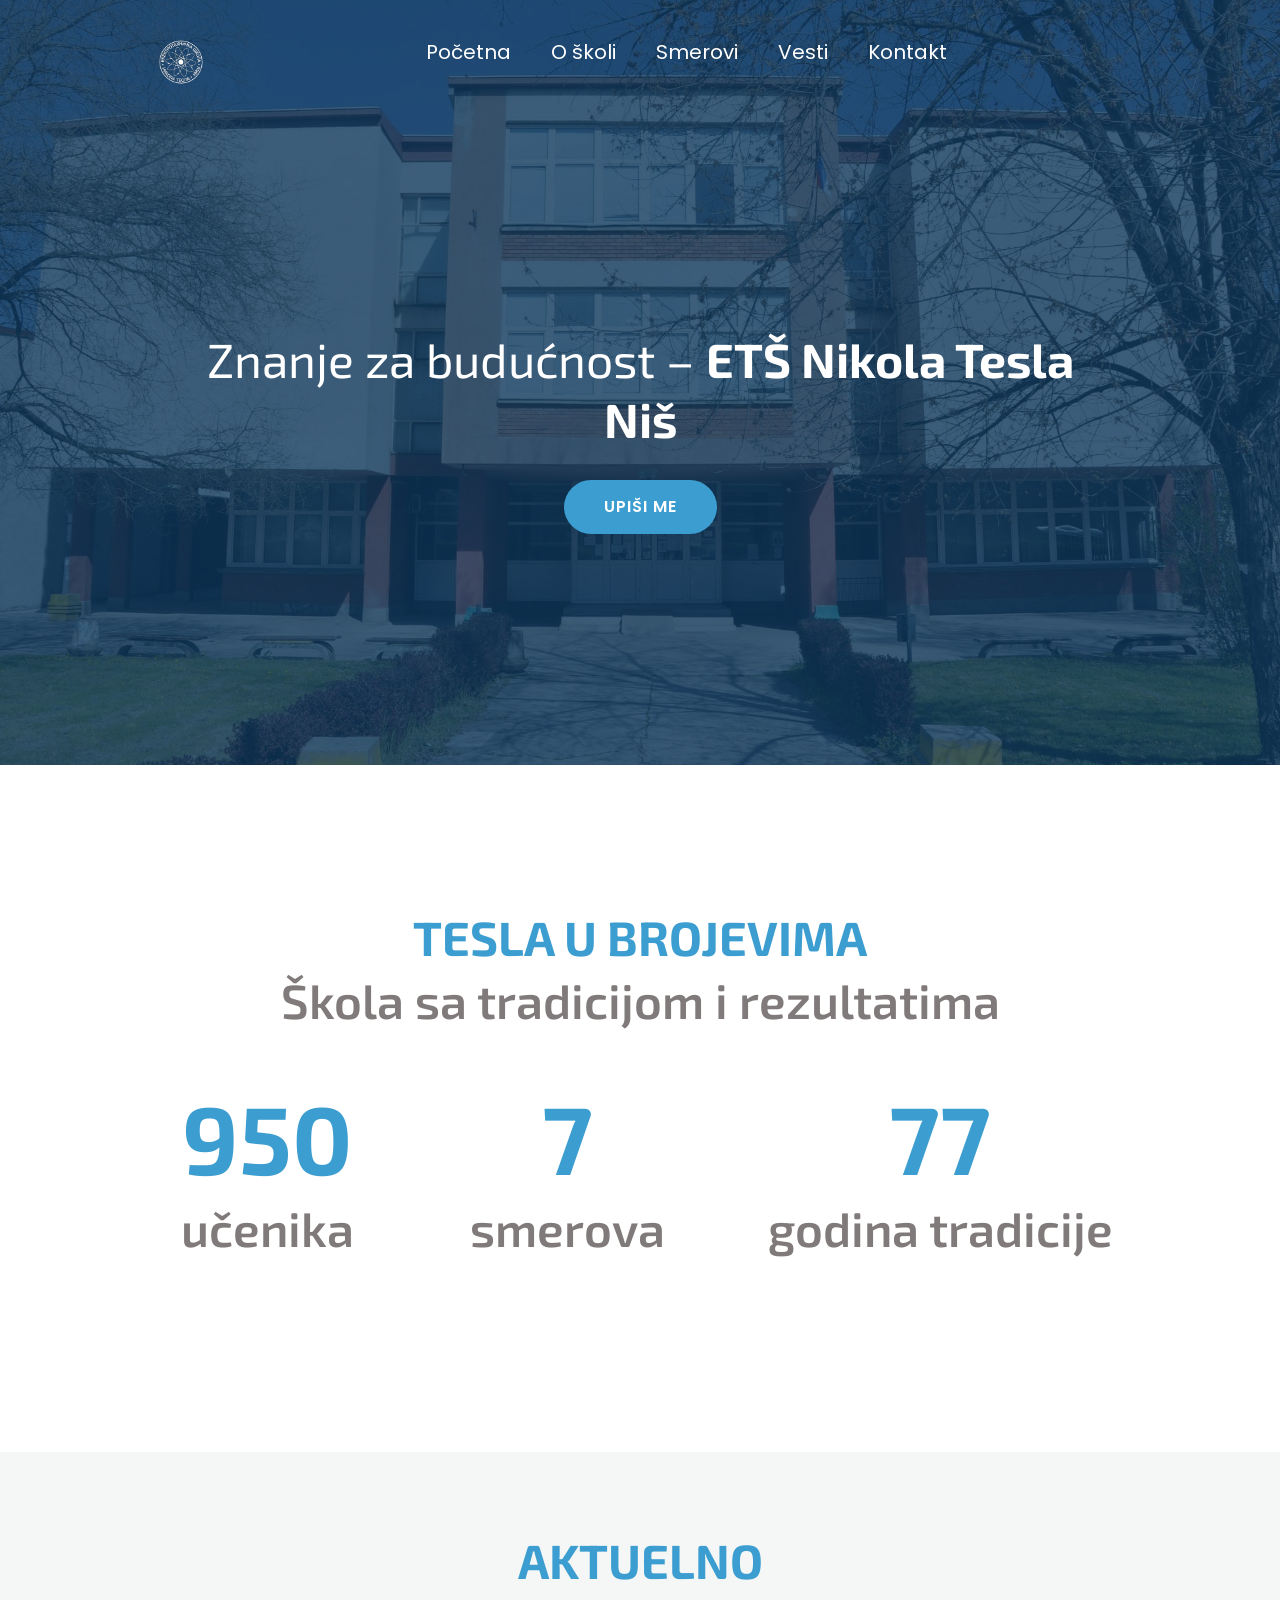
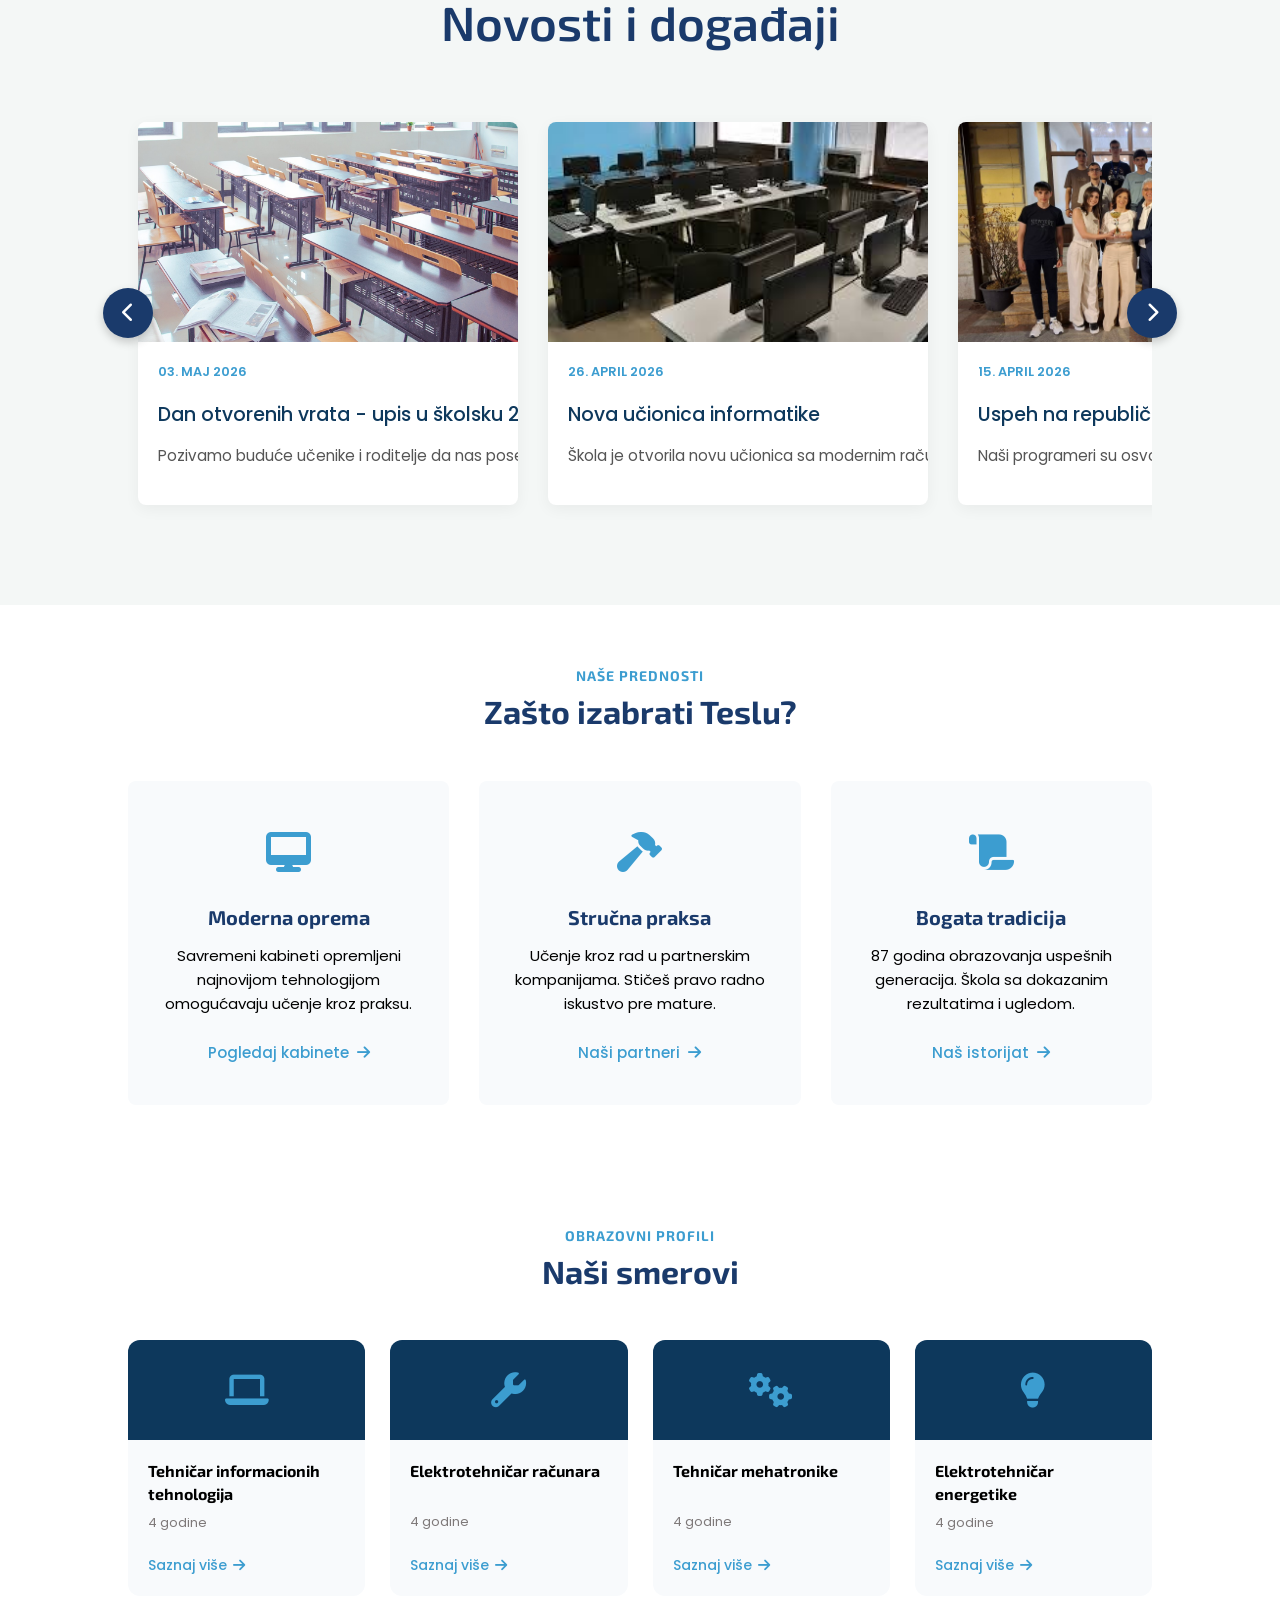
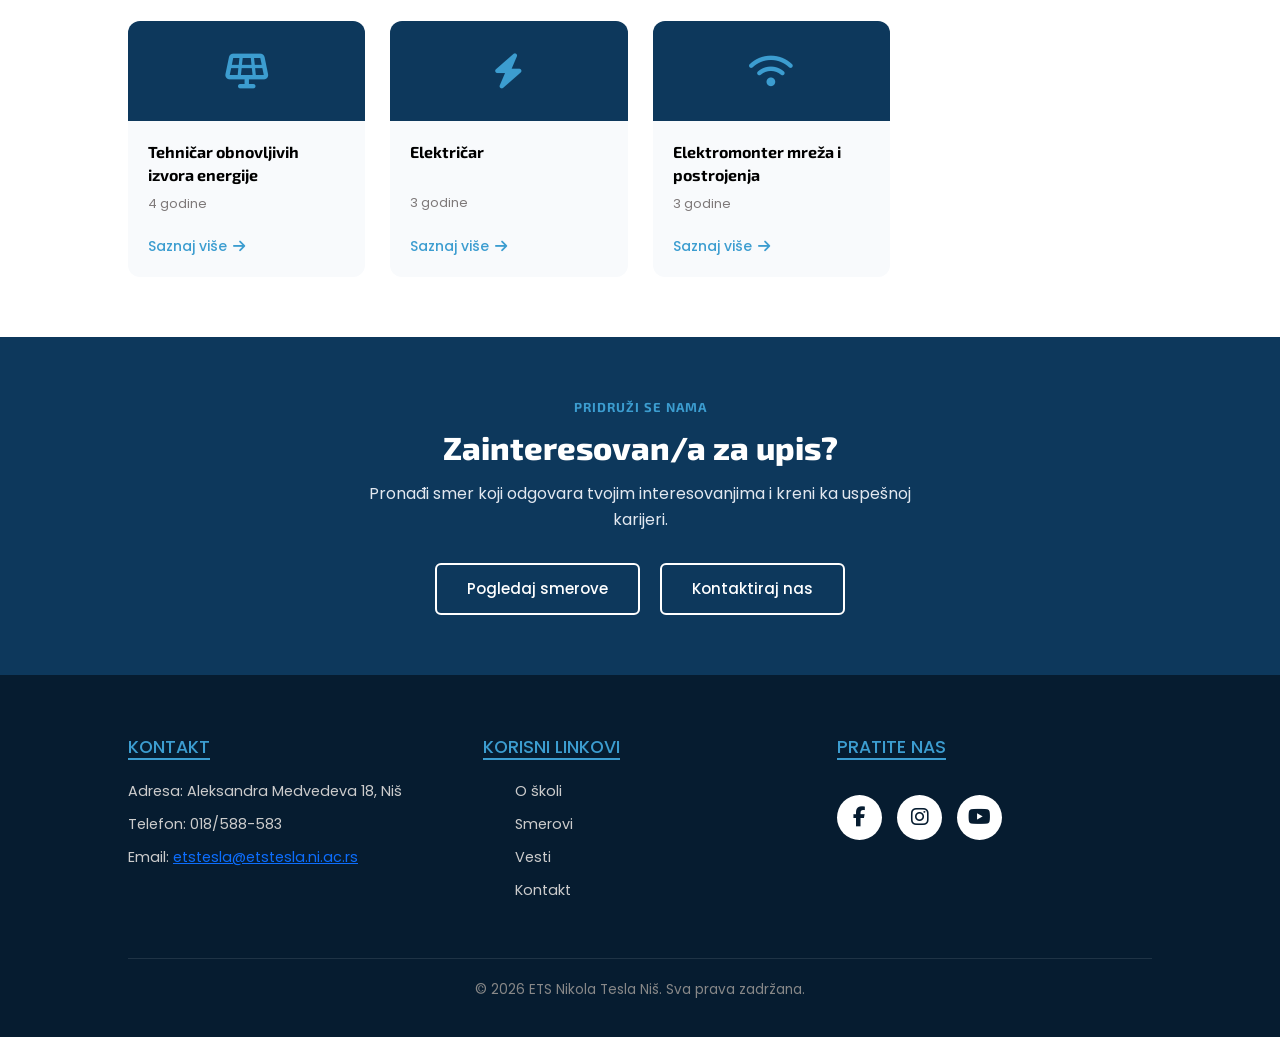
==== index.html @ bf2af99e "Mala provera i premesten index" ====
<!DOCTYPE html>
<html lang="en">
<head>
    <meta charset="UTF-8">
    <meta name="viewport" content="width=device-width, initial-scale=1.0">
    <title>ETŠ Nikola Tesla - Početna | Oficijalni sajt</title>
    <link href="https://cdn.jsdelivr.net/npm/bootstrap@5.3.3/dist/css/bootstrap.min.css" rel="stylesheet">
    <link rel="stylesheet" href="./CSS/style.css">
    <link rel="stylesheet" href="https://cdnjs.cloudflare.com/ajax/libs/font-awesome/6.4.0/css/all.min.css">
    <link rel="preconnect" href="https://fonts.googleapis.com">
    <link rel="preconnect" href="https://fonts.gstatic.com" crossorigin>
    <link href="https://fonts.googleapis.com/css2?family=Exo+2:ital,wght@0,100..900;1,100..900&family=Poppins:ital,wght@0,100;0,200;0,300;0,400;0,500;0,600;0,700;0,800;0,900&display=swap" rel="stylesheet">
    <link rel="shortcut icon" href="./Slike/Logo/images-removebg-preview (2) (1).png" type="image/x-icon">
</head>

<body>
    <header>
        <div class="navigacija">
            <a href="/index.html"><img src="./Slike/Logo/images-removebg-preview (2) (1).png" alt="Logo Skole"></a>
            
            <ul class="d-none d-lg-flex">
                <li><a href="/index.html" class="aktivno">Početna</a></li>
                <li><a href="./HTML/onama.html">O školi</a></li>
                <li><a href="./HTML/smerovi.html">Smerovi</a></li>
                <li><a href="./HTML/vesti.html">Vesti</a></li>
                <li><a href="./HTML/kontakt.html" >Kontakt</a></li>
            </ul>

            <button class="hamburger-btn d-lg-none" id="otvori-meni">
                 <i class="fas fa-bars ms-1"></i>
            </button>
        </div>
    </header>

    <div id="fullscreen-meni" class="overlay-meni">
        <div class="overlay-top">
            <a href="/index.html"><img src="./Slike/Logo/images-removebg-preview (2) (1).png" alt="Logo Skole"></a>
            <div class="zatvori-meni" id="zatvori-meni">
                <span>Close</span> <i class="fas fa-times"></i>
            </div>
        </div>
        
        <nav class="overlay-nav">
            <ul>
                <li><a href="/index.html" class="aktivno-overlay">Početna</a></li>
                <li><a href="./HTML/onama.html">O školi</a></li>
                <li><a href="./HTML/smerovi.html" class=>Smerovi</a></li>
                <li><a href="./HTML/vesti.html">Vesti</a></li>
                <li><a href="./HTML/kontakt.html" >Kontakt</a></li>
            </ul>
        </nav>
    </div>
        

    <div id="heropocetna">
        <div class="plavisloj">
            <h1>
                <span class="hero-regular">Znanje za budućnost –</span> 
                <span class="hero-bold">ETŠ Nikola Tesla Niš</span>
            </h1>
            <button id="UpisiMe">UPIŠI ME</button>
        </div>
    </div>

    <section id="brojevi-sekcija">
        <h2 class="brojevi-glavni-naslov">TESLA U BROJEVIMA</h2>
        <h3 class="brojevi-podnaslov">Škola sa tradicijom i rezultatima</h3>
        
        <div id="brojevi">
            <div class="kartica">
                <h2 id="brucenika">0</h2> <p>učenika</p>
            </div>
            <div class="kartica">
                <h2 id="brsmerova">0</h2> <p>smerova</p>
            </div>
            <div class="kartica">
                <h2 id="brgodina">0</h2> <p>godina tradicije</p>
            </div>
        </div>
    </section>

    <section id="vesti">
        <h2 class="vesti-glavni-naslov">AKTUELNO</h2> 
        <h3 class="vesti-podnaslov">Novosti i događaji</h3> 
        
        <div class="slajder-okvir">
            <button class="strelica-btn levo" id="prethodna-vest">
                <i class="fas fa-chevron-left"></i>
            </button>

            <div class="vesticontainer"> 
                <div class="vestikartica">
                    <img src="./Slike/Pocetna/skolskeklupe.jpg" alt="Skolske Klupe"> 
                    <p class="vest-datum">03. MAJ 2026</p> 
                    <h3>Dan otvorenih vrata - upis u školsku 2026/2027 godinu</h3>
                    <p class="vest-opis">Pozivamo buduće učenike i roditelje da nas posete</p> 
                </div>

                <div class="vestikartica"> 
                    <img src="./Slike/Pocetna/ucionicainformatike.jpg" alt="Ucionica Informatics"> 
                    <p class="vest-datum">26. APRIL 2026</p> 
                    <h3>Nova učionica informatike</h3> 
                    <p class="vest-opis">Škola je otvorila novu učionica sa modernim računarima</p> 
                </div>

                <div class="vestikartica">
                    <img src="./Slike/Vesti/Pocetna/IMG-201165f4d7abcb766be86a3e603582b0-V.jpg" alt="Uspeh na republickom takmicenju">
                    <p class="vest-datum">15. APRIL 2026</p>
                    <h3>Uspeh na republičkom takmičenju</h3>
                    <p class="vest-opis">Naši programeri su osvojili prvo mesto iz kodiranja</p>
                </div>

                <div class="vestikartica">
                    <img src="./Slike/Vesti/Pocetna/649215350_18083236289590489_2887284250395892476_n-700x450.jpg" alt="Projekat razmene">
                    <p class="vest-datum">02. APRIL 2026</p>
                    <h3>Međunarodni projekat razmene</h3>
                    <p class="vest-opis">Ugošćujemo profesore i učenike iz partnerskih škola Evrope</p>
                </div>
            </div>

            <button class="strelica-btn desno" id="sledeca-vest">
                <i class="fas fa-chevron-right"></i>
            </button>
        </div>
    </section>

    <section id="prednosti">
        <div class="sekcija-naslov">
            <p class="nadnaslov">NAŠE PREDNOSTI</p>
            <h2>Zašto izabrati Teslu?</h2>
        </div>

        <div class="prednosti-kontejner">
            <div class="prednost-kartica">
                <div class="kartica-ikona">
                    <i class="fas fa-desktop"></i>
                </div>
                <h3>Moderna oprema</h3>
                <p>Savremeni kabineti opremljeni najnovijom tehnologijom omogućavaju učenje kroz praksu.</p>
                <a href="./HTML/kabineti.html" class="kartica-link">Pogledaj kabinete <i class="fas fa-arrow-right"></i></a>
            </div>

            <div class="prednost-kartica">
                <div class="kartica-ikona">
                    <i class="fas fa-hammer"></i>
                </div>
                <h3>Stručna praksa</h3>
                <p>Učenje kroz rad u partnerskim kompanijama. Stičeš pravo radno iskustvo pre mature.</p>
                <a href="./HTML/partneri.html" class="kartica-link">Naši partneri <i class="fas fa-arrow-right"></i></a>
            </div>

            <div class="prednost-kartica">
                <div class="kartica-ikona">
                    <i class="fas fa-scroll"></i>
                </div>
                <h3>Bogata tradicija</h3>
                <p>87 godina obrazovanja uspešnih generacija. Škola sa dokazanim rezultatima i ugledom.</p>
                <a href="./HTML/onama.html" class="kartica-link">Naš istorijat <i class="fas fa-arrow-right"></i></a>
            </div>
        </div>
    </section>

    <section id="smerovi">
        <div class="sekcija-naslov">
            <p class="nadnaslov">OBRAZOVNI PROFILI</p>
            <h2>Naši smerovi</h2>
        </div>

        <div class="smerovi-grid">
            <div class="smer-kartica">
                <div class="smer-vrh">
                    <i class="fas fa-laptop"></i>
                </div>
                <div class="smer-telo">
                    <h4>Tehničar informacionih tehnologija</h4>
                    <p class="trajanje">4 godine</p>
                    <a href="./HTML/Smerovi/it.html" class="smer-link">Saznaj više <i class="fas fa-arrow-right"></i></a>
                </div>
            </div>

            <div class="smer-kartica">
                <div class="smer-vrh">
                    <i class="fas fa-wrench"></i>
                </div>
                <div class="smer-telo">
                    <h4>Elektrotehničar računara</h4>
                    <p class="trajanje">4 godine</p>
                    <a href="./HTML/Smerovi/etr.html" class="smer-link">Saznaj više <i class="fas fa-arrow-right"></i></a>
                </div>
            </div>

            <div class="smer-kartica">
                <div class="smer-vrh">
                    <i class="fas fa-cogs"></i>
                </div>
                <div class="smer-telo">
                    <h4>Tehničar mehatronike</h4>
                    <p class="trajanje">4 godine</p>
                    <a href="./HTML/Smerovi/tm.html" class="smer-link">Saznaj više <i class="fas fa-arrow-right"></i></a>
                </div>
            </div>

            <div class="smer-kartica">
                <div class="smer-vrh">
                    <i class="fas fa-lightbulb"></i>
                </div>
                <div class="smer-telo">
                    <h4>Elektrotehničar energetike</h4>
                    <p class="trajanje">4 godine</p>
                    <a href="./HTML/Smerovi/ee.html" class="smer-link">Saznaj više <i class="fas fa-arrow-right"></i></a>
                </div>
            </div>

            <div class="smer-kartica">
                <div class="smer-vrh">
                    <i class="fas fa-solar-panel"></i>
                </div>
                <div class="smer-telo">
                    <h4>Tehničar obnovljivih izvora energije</h4>
                    <p class="trajanje">4 godine</p>
                    <a href="./HTML/Smerovi/toie.html" class="smer-link">Saznaj više <i class="fas fa-arrow-right"></i></a>
                </div>
            </div>

            <div class="smer-kartica">
                <div class="smer-vrh">
                    <i class="fas fa-bolt"></i>
                </div>
                <div class="smer-telo">
                    <h4>Električar</h4>
                    <p class="trajanje">3 godine</p>
                    <a href="./HTML/Smerovi/e.html" class="smer-link">Saznaj više <i class="fas fa-arrow-right"></i></a>
                </div>
            </div>

            <div class="smer-kartica">
                <div class="smer-vrh">
                    <i class="fas fa-wifi"></i>
                </div>
                <div class="smer-telo">
                    <h4>Elektromonter mreža i postrojenja</h4>
                    <p class="trajanje">3 godine</p>
                    <a href="./HTML/Smerovi/emip.html" class="smer-link">Saznaj više <i class="fas fa-arrow-right"></i></a>
                </div>
            </div>
        </div>
    </section>

    <section id="poziv-upis">
        <p class="cta-nadnaslov">PRIDRUŽI SE NAMA</p>
        <h2>Zainteresovan/a za upis?</h2>
        <p class="cta-tekst">Pronađi smer koji odgovara tvojim interesovanjima i kreni ka uspešnoj karijeri.</p>
        <div class="cta-dugmad">
            <a href="./HTML/smerovi.html" class="cta-btn">Pogledaj smerove</a>
            <a href="./HTML/kontakt.html" class="cta-btn prozirno">Kontaktiraj nas</a>
        </div>
    </section>

    <footer>
        <div class="footer">
            <div>
                <h3>Kontakt</h3>
                <p>Adresa: Aleksandra Medvedeva 18, Niš</p>
                <p>Telefon: 018/588-583</p>
                <p>Email: <a href="mailto:etstesla@etstesla.ni.ac.rs" target="_blank">etstesla@etstesla.ni.ac.rs</a></p>
            </div>
            <div id="korisnilinkovi">
                <h3>Korisni linkovi</h3>
                <ul>
                    <li><a href="./HTML/onama.html">O školi</a></li>
                    <li><a href="./HTML/smerovi.html">Smerovi</a></li>
                    <li><a href="./HTML/vesti.html">Vesti</a></li>
                    <li><a href="./HTML/kontakt.html">Kontakt</a></li>
                </ul>
            </div>

            <div id="socijalnemreze">
                <h3>Pratite nas</h3>
                <div class="mreze-kontejner">
                    <a class="krug-mreza" href="https://www.facebook.com/teslaets" target="_blank" >
                        <i class="fab fa-facebook-f"></i>
                    </a>
                    <a class="krug-mrezaig" href="https://www.instagram.com/etstesla/" target="_blank" >
                        <i class="fab fa-instagram"></i>
                    </a>
                    <a class="krug-mrezayt" href="https://www.youtube.com/@mediaetsnikolatesla492" target="_blank" >
                        <i class="fab fa-youtube"></i>
                    </a>
                </div>
            </div>
        </div>
        <p class="copyright">© 2026 ETS Nikola Tesla Niš. Sva prava zadržana.</p>
    </footer>

    <div id="Modal" class="ModalPozadina">
        <div class="ModalSadrzaj">
            <h3 id="ZatvoriModal" class="ZatvoriIks">&times;</h3>
            <h2>Kako se upisati?</h2>
            <ul>
                <li>Položi završni ispit</li>
                <li>Prijavi se na <a href="https://mojasrednjaskola.gov.rs" target="_blank">mojasrednjaskola.gov.rs</a></li>
                <li>Unesi šifru smera kojeg želiš da upišeš</li>
                <li>Čekaj rezultate</li>
            </ul>
        </div>
    </div>

    <script src="https://cdn.jsdelivr.net/npm/bootstrap@5.3.3/dist/js/bootstrap.bundle.min.js"></script>
    <script src="./JS/script.js"></script>
    <script src="./JS/index.js"></script>
</body>
</html>
---- CSS/style.css ----
/* --- GLOBALNI RESET ZA SVE ELEMENTE --- */
* {
    margin: 0;
    padding: 0;
    box-sizing: border-box;
}

html, body {
    font-family: 'Poppins', sans-serif;
    color: #222;
    background-color: #ffffff;
    line-height: 1.6;
    overflow-x: hidden;
}

/* --- NAVIGACIJA (HEADER) --- */
header {
    background-color: transparent; 
    padding: 30px; /* Malo veći vertikalni razmak da prodiše */
    
    /* Ključni deo: postavljamo je preko slike */
    position: fixed;
    top: 0;
    left: 0;
    width: 100%;
    z-index: 1000;
}

/* Ova klasa će se automatski dodati na header preko JavaScripta čim se skroluje na dole */
header.skrolovan {
    background-color: #0d385c; /* Plava pozadina koju si tražio */
    padding: 15px 30px;        /* Trik: Smanjujemo padding na pola da navigacija postane tanja i elegantnija dok skroluješ */
    box-shadow: 0 4px 15px rgba(0, 0, 0, 0.15); /* Dodajemo blagu senku da se meni lepo odvoji od sadržaja iza */
}

.navigacija {
    display: flex;
    justify-content: space-between; /* Ključno: gura logo skroz levo, a listu (ul) skroz desno */
    align-items: center;            /* Centrira logo i linkove vertikalno, da budu u istoj ravni */
    width: 100%;
    padding: 0 10%;                 /* Daje leve i desne ivice (granice) navigaciji, npr. 10% kao i ostatak sajta */
}

.navigacija img {
    height: 60px; 
    object-fit: contain;
}

.navigacija ul {
    display: flex;
    gap: 40px; /* Malo veći razmak između linkova na sredini */
    list-style: none;
    justify-content: center; /* Centriranje samih linkova unutar liste */
    width: 100%;
}

/* Figma: Poppins Regular, 20px, #FFFFFF */
.navigacija ul li a {
    text-decoration: none;
    font-family: 'Poppins', sans-serif;
    font-weight: 400;
    font-size: 20px;
    color: #FFFFFF;
    transition: color 0.3s ease;
}

.navigacija ul li a:hover {
    color: #3C9DD0; 
}

/* --- HERO SEKCIJA --- */
#heropocetna {
    background: url('../Slike/Baner/skolaspreda.jpg') no-repeat center center/cover;
    height: 85vh; /* Povećao sam na 85vh jer sad i navigacija troši prostor, da slika izgleda moćnije */
    position: relative;
}

.plavisloj {
    background: rgba(13, 56, 92, 0.80); /* Blago sam smanjio na 0.80 da slika škole malo bolje progviri */
    width: 100%; 
    height: 100%;
    display: flex;
    flex-direction: column;
    justify-content: center;
    align-items: center;
    text-align: center;
    padding: 120px 20px 20px 20px; /* Dodat gornji padding (120px) da navigacija ne udari u "Znanje za budućnost" */
}

/* Figma: Zajednička veličina 48px i bela boja */
.plavisloj h1 {
    font-size: 48px;
    color: #FFFFFF;
    max-width: 900px;
    margin-bottom: 30px;
}

/* Figma: Exo 2 Regular za prvi deo */
.hero-regular {
    font-family: 'Exo 2', sans-serif;
    font-weight: 400;
}

/* Figma: Exo 2 Bold za drugi deo */
.hero-bold {
    font-family: 'Exo 2', sans-serif;
    font-weight: 700;
}

#UpisiMe {
    background-color: #3C9DD0;
    color: #ffffff;
    border: none;
    padding: 14px 40px;
    font-size: 1rem;
    font-weight: 600;
    border-radius: 30px;
    cursor: pointer;
    letter-spacing: 1px;
    transition: transform 0.2s ease, background-color 0.3s ease;
}

#UpisiMe:hover {
    background-color: #2b82b5;
    transform: scale(1.05);
}

/* --- TESLA U BROJEVIMA SEKCIJA --- */
#brojevi-sekcija {
    margin: 5% 0% 10%;
    padding: 80px 5% 40px 5%;
    text-align: center;
    background-color: #ffffff;
}

/* Figma: Exo 2 Bold, 48px, #3C9DD0 */
.brojevi-glavni-naslov {
    font-family: 'Exo 2', sans-serif;
    font-weight: 700;
    font-size: 48px;
    color: #3C9DD0;
    margin-bottom: 5px;
}

/* Figma: Exo 2 Semibold, 48px, #4C4444 sa 71% vidljivosti */
.brojevi-podnaslov {
    font-family: 'Exo 2', sans-serif;
    font-weight: 600;
    font-size: 48px;
    color: rgba(76, 68, 68, 0.71);
    margin-bottom: 50px;
}

#brojevi {
    display: flex;
    justify-content: center;
    gap: 80px;
    
}

#brojevi .kartica {
    padding: 10px;
    min-width: 220px;
}

/* Figma: Exo 2 Bold, 96px, #3C9DD0 */
#brojevi .kartica h2 {
    font-family: 'Exo 2', sans-serif;
    font-size: 96px;
    color: #3C9DD0;
    font-weight: 700;
    line-height: 1;
    margin-bottom: 15px;
}

/* Figma: Exo 2 Semibold, 48px, #4C4444 sa 71% vidljivosti */
#brojevi .kartica p {
    font-family: 'Exo 2', sans-serif;
    font-size: 48px;
    font-weight: 600;
    color: rgba(76, 68, 68, 0.71);
    line-height: 1.2;
}

/* --- AKTUELNE VESTI SEKCIJA --- */
#vesti {
    background-color: #f4f7f6;
    padding: 80px 10%;
    text-align: center;
}

/* Figma: Exo 2 Bold, 48px, #3C9DD0 */
.vesti-glavni-naslov {
    font-family: 'Exo 2', sans-serif;
    font-weight: 700;
    font-size: 48px;
    color: #3C9DD0;
    margin-bottom: 5px;
}

/* Figma: Exo 2 Semibold, 48px, #1A3A6B */
.vesti-podnaslov {
    font-family: 'Exo 2', sans-serif;
    font-weight: 600;
    font-size: 48px;
    color: #1A3A6B;
    margin-bottom: 50px;
}


.slajder-okvir {
    position: relative;
    width: 100%;
    max-width: 1200px; /* Prilagodi širinu svom dizajnu */
    margin: 0 auto;    /* Centrira ceo blok na sredinu ekrana */
    display: flex;
    align-items: center;
}

.vesticontainer {
    display: flex;
    gap: 30px;
    justify-content: flex-start; /* PROMENJENO sa center na flex-start da bi vesti isle u niz levo-desno */
    overflow-x: auto;            /* KLJUČNO: Omogucava horizontalni skrol */
    white-space: nowrap;         /* Sprečava prelamanje kartica u novi red */
    padding: 20px 10px;
    
    /* Sakrivamo ruzni fabricki scrollbar (liniju za skrolovanje) na dnu da se vidi samo čist sajt */
    scrollbar-width: none;       /* Za Firefox */
}
.vesticontainer::-webkit-scrollbar {
    display: none;               /* Za Chrome, Safari i Operu */
}

/* Osiguravamo da kartice zadrže svoju punu širinu i ne skupe se */
.vestikartica {
    flex: 0 0 380px;             /* Kartica ce uvek biti tacno 400px široka u slajderu */
    text-align: left;
    background: #ffffff;
    border-radius: 8px;
    overflow: hidden;
    box-shadow: 0 4px 15px rgba(0,0,0,0.05);
    transition: transform 0.3s ease;
}

/* STIL ZA STRELICE */
.vesti-strelice {
    display: flex;
    justify-content: center;
    gap: 20px;
    margin-bottom: 30px;         /* Razmak između strelica i vesti */
}

.strelica-btn {
    position: absolute;  /* KLJUČNO: Dozvoljava nam da ih pomeramo bilo gde preko slajdera */
    top: 50%;
    transform: translateY(-50%); /* Savršeno vertikalno centriranje */
    background-color: #1A3A6B;   /* Tamno plava boja tvoje škole */
    color: #ffffff;
    border: none;
    width: 50px;
    height: 50px;
    border-radius: 50%;          /* Pravi savršen krug */
    font-size: 20px;
    cursor: pointer;
    transition: background-color 0.3s ease, transform 0.2s ease;
    display: flex;
    justify-content: center;
    align-items: center;
    box-shadow: 0 4px 10px rgba(0,0,0,0.2);
}

/* Pozicija za levu strelicu */
.strelica-btn.levo {
    left: -25px; /* Gura je malo "van" okvira ulevo, preko ivice */
}

/* Pozicija za desnu strelicu */
.strelica-btn.desno {
    right: -25px; /* Gura je malo "van" okvira udesno, preko ivice */
}

.strelica-btn:hover {
    background-color: #3C9DD0;   /* Svetlo plava na hover */
    transform: scale(1.1);       /* Blago se poveća */
}

.strelica-btn.levo:hover {
    transform: translateY(-50%) scale(1.1); /* Blago uvećanje na hover */
}
.strelica-btn.desno:hover {
    transform: translateY(-50%) scale(1.1);
}

.vestikartica:hover {
    transform: translateY(-5px);
}

.vestikartica img {
    width: 100%;
    height: 220px;
    object-fit: cover;
}

/* Prvi pasus - Datum vesti */
.vest-datum {
    color: #3C9DD0;
    font-size: 0.8rem;
    font-weight: 600;
    padding: 20px 20px 5px 20px;
}

/* Naslov vesti */
.vestikartica h3 {
    color: #0d385c;
    font-size: 1.2rem;
    padding: 0 20px 10px 20px;
}

/* Drugi pasus - Kratak tekst/opis vesti */
.vest-opis {
    color: #555;
    font-size: 0.95rem;
    padding: 0 20px 20px 20px;
}


/* --- PREDNOSTI (ZAŠTO IZABRATI TESLU) --- */
#prednosti {
    padding: 80px 10%;
    text-align: center;
}

.mali-naslov {
    color: #3C9DD0;
    font-size: 0.9rem;
    text-transform: uppercase;
    letter-spacing: 1px;
    margin-bottom: 5px;
}

.glavni-naslov {
    color: #0d385c;
    font-size: 2rem;
    margin-bottom: 40px;
}

/* --- GLOBALNI STIL ZA NASLOVE SEKCIJA --- */
.sekcija-naslov {
    text-align: center;
    margin-bottom: 50px;
}

.sekcija-naslov .nadnaslov {
    font-family: 'Exo 2', sans-serif; /* PROMENJENO sa Poppins */
    font-weight: 700;                 /* PROMENJENO sa 600 */
    font-size: 14px;
    color: #3C9DD0; 
    letter-spacing: 1px;
    margin-bottom: 5px;
}

.sekcija-naslov h2 {
    font-family: 'Exo 2', sans-serif; /* PROMENJENO sa Poppins */
    font-size: 32px;
    font-weight: 700;
    color: #1A3A6B;                   /* PROMENJENO sa #061c30 */
}

/* --- SEKCIJA PREDNOSTI (KARTICE) --- */
#prednosti {
    padding: 60px 10%; /* Drži sekciju u istim granicama ekrana (10% levo/desno) */
    background-color: #ffffff;
}

.prednosti-kontejner {
    display: flex;
    justify-content: space-between; /* Raspoređuje 3 kartice ravnomerno */
    gap: 30px; /* Razmak između kartica ako se ekran smanji */
}

.prednost-kartica {
    flex: 1; /* Sve tri kartice će imati potpuno istu širinu */
    background-color: #F8FAFC; /* Blaga prljavo bela/siva pozadina sa Figme */
    padding: 40px 30px;
    border-radius: 8px; /* Blago zaobljeni ćoškovi */
    text-align: center;
    display: flex;
    flex-direction: column;
    align-items: center;
    transition: transform 0.3s ease, box-shadow 0.3s ease;
}

/* Blagi efekat lebdenja kada se pređe mišem preko kartice */
.prednost-kartica:hover {
    transform: translateY(-5px);
    box-shadow: 0 10px 20px rgba(0, 0, 0, 0.05);
}

/* Stilizovanje ikone u kartici */
.kartica-ikona {
    font-size: 40px;
    color: #3C9DD0;
    margin-bottom: 20px;
}

.prednost-kartica h3 {
    font-family: 'Exo 2', sans-serif; /* PROMENJENO sa Poppins */
    font-size: 20px;
    font-weight: 700;                 /* PROMENJENO sa 600 */
    color: #1A3A6B;                   /* PROMENJENO sa #061c30 */
    margin-bottom: 15px;
}

.prednost-kartica p {
    font-family: 'Poppins', sans-serif;
    font-size: 15px;
    font-weight: 400;                 /* DODATO (Regular) */
    color: #000000;                   /* PROMENJENO sa #4A5568 */
    line-height: 1.6;
    margin-bottom: 25px;
    flex-grow: 1; 
}

/* Stilizovanje plavih linkova na dnu kartica */
.kartica-link {
    font-family: 'Poppins', sans-serif;
    font-size: 15px;
    font-weight: 500;
    color: #3C9DD0;
    text-decoration: none;
    display: inline-flex;
    align-items: center;
    gap: 8px; /* Razmak između teksta i strelice */
    transition: gap 0.2s ease;
}

.kartica-link:hover {
    gap: 12px; /* Strelica se blago pomeri udesno na hover */
}

/* --- SEKCIJA: SMEROVI (MREŽA KARTICA) --- */
#smerovi {
    padding: 60px 10%;
    background-color: #ffffff;
}

/* Pravimo mrežu od tačno 4 kolone */
.smerovi-grid {
    display: grid;
    grid-template-columns: repeat(4, 1fr); 
    gap: 25px; /* Razmak između kartica */
}

.smer-kartica {
    background-color: #F8FAFC; /* Svetlo siva pozadina iz Figme */
    border-radius: 12px;
    overflow: hidden; /* Sprečava da gornja tamna pozadina prođe kroz zaobljene ćoškove */
    display: flex;
    flex-direction: column;
    transition: transform 0.3s ease, box-shadow 0.3s ease;
}

.smer-kartica:hover {
    transform: translateY(-5px);
    box-shadow: 0 10px 20px rgba(0, 0, 0, 0.05);
}

/* Gornji tamno-plavi deo kartice sa ikonicom */
.smer-vrh {
    background-color: #0d385c; /* Tamno plava boja škole */
    height: 100px;
    display: flex;
    justify-content: center;
    align-items: center;
}

.smer-vrh i {
    font-size: 35px;
    color: #3C9DD0; /* Svetlo plave ikonice */
}

/* Donji deo kartice sa tekstom */
.smer-telo {
    padding: 20px;
    display: flex;
    flex-direction: column;
    flex-grow: 1; /* Omogućava poravnanje elemenata unutar kartice */
}

.smer-telo h4 {
    font-family: 'Exo 2', sans-serif; /* PROMENJENO sa Poppins */
    font-size: 16px;
    font-weight: 700;                 /* PROMENJENO sa 600 */
    color: #000000;                   /* PROMENJENO sa #061c30 */
    margin-bottom: 8px;
    line-height: 1.4; 
    min-height: 44px; /* Trik koji drži sve naslove u istoj ravni čak i ako imaju 2 reda texta */
}

.smer-telo .trajanje {
    font-family: 'Poppins', sans-serif;
    font-size: 13px;
    font-weight: 400;                 /* DODATO (Regular) */
    color: rgba(76, 68, 68, 0.71);    /* PROMENJENO sa #a0aec0 (sada je #4C4444 na 71%) */
    margin-bottom: 20px;
}

.smer-link {
    font-family: 'Poppins', sans-serif;
    font-size: 14px;
    font-weight: 500;
    color: #3C9DD0;
    text-decoration: none;
    margin-top: auto; /* Gura link "Saznaj više" na samo dno kartice */
    display: inline-flex;
    align-items: center;
    gap: 6px;
    transition: gap 0.2s ease;
}

.smer-link:hover {
    gap: 10px; /* Strelica blago pobegne udesno na hover */
}

/* --- SEKCIJA: POZIV NA AKCIJU (CTA) --- */
#poziv-upis {
    background-color: #0d385c; /* Tamno plavi blok preko celog ekrana */
    padding: 60px 10%;
    text-align: center;
    color: #ffffff;
}

.cta-nadnaslov {
    font-family: 'Exo 2', sans-serif; /* PROMENJENO sa Poppins */
    font-size: 13px;
    font-weight: 700;                 /* PROMENJENO sa 600 */
    color: #3C9DD0;
    letter-spacing: 1px;
    margin-bottom: 10px;
}

#poziv-upis h2 {
    font-family: 'Exo 2', sans-serif; /* PROMENJENO sa Poppins */
    font-size: 32px;
    font-weight: 800;                 /* PROMENJENO sa 700 (Extra Bold) */
    margin-bottom: 15px;
}

.cta-tekst {
    font-family: 'Poppins', sans-serif;
    font-size: 16px;
    color: #e2e8f0;
    max-width: 600px;
    margin: 0 auto 30px auto; /* Centriranje pasusa i razmak do dugmića */
    line-height: 1.6;
}

.cta-dugmad {
    display: flex;
    justify-content: center;
    gap: 20px;
}

/* Glavno plavo dugme */
.cta-btn {
    font-family: 'Poppins', sans-serif;
    font-size: 15px;
    font-weight: 500;
    color: #ffffff;
    text-decoration: none;
    padding: 12px 30px;
    border-radius: 6px;
    border: 2px solid #3C9DD0;
    border-color: #ffffff;
    transition: all 0.3s ease;
}

.cta-btn:hover {
    background-color: #2b82b3;
    border-color: #2b82b3;
}

/* Drugo dugme - prozirno sa belim okvirom */
.cta-btn.prozirno {
    background-color: transparent;
    border-color: #ffffff;
}

.cta-btn.prozirno:hover {
    background-color: #3C9DD0;
    border-color: #3C9DD0;
    
}
/* --- FOOTER --- */
footer {
    background-color: #061c30;
    color: #ffffff;
    padding: 60px 10% 20px 10%;
}

.footer {
    display: flex;
    justify-content: space-between;
    gap: 40px;
    margin-bottom: 40px;
}

.footer div {
    flex: 1;
}

.footer h3 {
    color: #3C9DD0;
    font-size: 1.1rem;
    margin-bottom: 20px;
    text-transform: uppercase;
    border-bottom: 2px solid #3C9DD0;
    display: inline-block;
}

.footer p, .footer ul li {
    font-size: 0.9rem;
    color: #ccc;
    margin-bottom: 10px;
}

.footer ul {
    list-style: none;
}

.footer ul li a {
    text-decoration: none;
    color: #ccc;
    transition: color 0.3s;
}



.footer ul li a:hover {
    color: #3C9DD0;
}

/* --- IKONE SOCIJALNIH MREŽA --- */

/* Poređaj krugove horizontalno sa razmakom */
/* --- IKONE SOCIJALNIH MREŽA --- */
.mreze-kontejner {
    display: flex;
    gap: 15px;
    margin-top: 15px;
}

/* Krugovi ostaju isti, ali im menjamo pozadinu na tamniju ili svetliju po želji */
.krug-mreza, .krug-mrezaig, .krug-mrezayt {
    display: flex;
    justify-content: center;
    align-items: center;
    
    width: 45px;            
    height: 45px;           
    background-color: #ffffff; /* Bela pozadina kruga */
    border-radius: 50%;     
    text-decoration: none;     /* Da ikonica ne dobije podvlačenje */
    
    transition: transform 0.3s ease, background-color 0.3s ease; 
}

/* Podešavanje same IKONICE unutar kruga */
.krug-mreza i, .krug-mrezaig, .krug-mrezayt {
    font-size: 20px;          /* Veličina ikonice */
    color: #061c30;           /* Boja ikonice (ista kao tamna boja footera) */
    transition: color 0.3s ease;
}

/* EFEKAT NA HOVER: Kada pređeš mišem preko kruga... */
.krug-mreza:hover {
    background-color: #3C9DD0;   /* Krug postaje svetlo plav */
    transform: translateY(-3px); /* Krug skoči malo nagore */
}

.krug-mrezayt:hover {
    background-color: #FF0000;   /* Krug postaje svetlo plav */
    transform: translateY(-3px); /* Krug skoči malo nagore */
}

.krug-mrezaig:hover {
    background-color: #E1306C;   /* Krug postaje svetlo plav */
    transform: translateY(-3px); /* Krug skoči malo nagore */
}

/* ...a ikonica unutar njega u isto vreme postane bela */
.krug-mreza:hover i {
    color: #ffffff;
}

.copyright {
    text-align: center;
    border-top: 1px solid rgba(255, 255, 255, 0.1);
    padding-top: 20px;
    font-size: 0.85rem;
    color: #888;
}


/* --- STIL ZA ISKAČUĆI MODAL --- */

/* 1. Crna prozirna pozadina koja prekriva ceo ekran (Mora veliko M i P kao u HTML-u) */
.ModalPozadina {
    display: none;             /* KLJUČNO: Sakriva prozor čim se stranica učita! */
    position: fixed;           /* Zaključano preko celog ekrana */
    top: 0;
    left: 0;
    width: 100%;
    height: 100%;
    background-color: rgba(0, 0, 0, 0.6); /* Tamni prozirni sloj */
    z-index: 2000;             /* Ide ispred svega */
}


.ModalSadrzaj {
    background-color: #ffffff;
    margin: 15% auto;          
    padding: 40px;
    width: 90%;
    max-width: 550px;          
    border-radius: 20px;       
    position: relative;
    box-shadow: 0 10px 30px rgba(0, 0, 0, 0.3);
}

/* Naslov unutar bele kutije */
.ModalSadrzaj h2 {
    color: #0d385c;
    font-size: 28px;
    font-weight: 700;
    text-align: center;
    margin-bottom: 30px;
}

/* Lista i stavke */
.ModalSadrzaj ul {
    list-style-type: disc;
    margin-left: 30px;
}

.ModalSadrzaj ul li {
    font-size: 18px;
    font-weight: 500;
    color: #0d385c;
    margin-bottom: 25px;
}

.ModalSadrzaj ul li a {
    color: #0d385c;
    text-decoration: underline;
}

/* 3. Dugme X za zatvaranje (Obrati pažnju na veliko Z i I) */
h3.ZatvoriIks {
    position: absolute;
    top: 20px;
    right: 25px;
    color: #0d385c;
    font-size: 28px;
    font-weight: bold;
    cursor: pointer;
    margin: 0;       /* Resetuje fabričku marginu naslova */
}

h3.ZatvoriIks:hover {
    color: #3C9DD0;  /* Svetlo plava na hover */
}


/* ==========================================================================
   DODATAK: RESPONSIVE DIZAJN I HAMBURGER MENI
   ========================================================================== */

/* Hamburger ikona po defaultu sakrivena na velikim ekranima */
.hamburger {
    display: none;
    font-size: 28px;
    color: #FFFFFF;
    cursor: pointer;
    z-index: 1001;
    transition: transform 0.3s ease;
}

.hamburger:hover {
    transform: scale(1.1);
    color: #3C9DD0;
}

.hamburger-btn {
    background: none;
    border: none;
    color: white;
    font-family: 'Poppins', sans-serif;
    font-weight: 600;
    font-size: 24px; /* Povećano da bude uočljivije */
    cursor: pointer;
    display: flex;
    align-items: center;
    padding: 10px 15px;
    transition: transform 0.2s ease, color 0.2s ease;
}

.hamburger-btn:hover {
    color: #3C9DD0; /* Plava boja pri hoveru */
    transform: scale(1.05);
}

.hamburger-btn i {
    font-size: 28px; /* Sama ikonica (bars) malo veća */
    margin-left: 8px;
}

/* =========================================
   FULLSCREEN OVERLAY MENI (HARVARD STYLE)
   ========================================= */
.overlay-meni {
    position: fixed;
    top: 0;
    left: 0;
    width: 100vw;
    height: 100vh;
    background-color: rgba(7, 36, 80, 0.98);
    z-index: 9999; 
    display: flex;
    flex-direction: column;
    
    opacity: 0;
    visibility: hidden;
    transform: translateY(-20px); 
    transition: opacity 0.4s ease, visibility 0.4s ease, transform 0.4s ease;
}

.overlay-meni.otvoren {
    opacity: 1;
    visibility: visible;
    transform: translateY(0);
}

.overlay-top {
    display: flex;
    justify-content: space-between;
    align-items: center;
    padding: 20px 5%;
}

.overlay-top img {
    height: 50px;
}

.zatvori-meni {
    color: #fff;
    font-size: 1.1rem;
    font-family: 'Poppins', sans-serif;
    display: flex;
    align-items: center;
    gap: 10px;
    cursor: pointer;
    border: 1px solid rgba(255, 255, 255, 0.3);
    padding: 8px 16px;
    border-radius: 30px;
    transition: background-color 0.3s ease, border-color 0.3s ease;
}

.zatvori-meni:hover {
    background-color: rgba(255, 255, 255, 0.1);
    border-color: #fff;
}

.overlay-nav {
    flex-grow: 1;
    display: flex;
    flex-direction: column;
    justify-content: center; 
    padding-left: 10%; 
}

.overlay-nav ul {
    list-style: none;
    padding: 0;
    margin: 0;
}

.overlay-nav ul li {
    margin: 15px 0;
}

.overlay-nav ul li a {
    color: #fff;
    text-decoration: none;
    font-size: 3.5rem; 
    font-weight: 600;
    font-family: 'Poppins', sans-serif;
    transition: color 0.3s ease;
}

.overlay-nav ul li a:hover,
.overlay-nav ul li a.aktivno-overlay {
    color: #4a90e2; 
}

@media (max-width: 768px) {
    .overlay-nav ul li a {
        font-size: 2.5rem; 
    }
}


/* MEDIA QUERIES ZA PRILAGOĐAVANJE TABLETIMA I TELEFONIMA */

@media screen and (max-width: 992px) {
    /* Uklanjamo desktop navigaciju, palimo hamburger */
    .desktop-meni {
        display: none !important;
    }
    .hamburger {
        display: block;
    }
    
    /* Smerovi: umesto 4 kolone, neka budu 2 */
    .smerovi-grid {
        grid-template-columns: repeat(2, 1fr);
    }
    
    /* Brojevi i Prednosti: Ređamo elemente jedan ispod drugog */
    #brojevi, .prednosti-kontejner {
        flex-direction: column;
        align-items: center;
        gap: 40px;
    }
    
    /* Footer organizacija */
    .footer {
        flex-direction: column;
        text-align: center;
        gap: 30px;
    }
    .mreze-kontejner {
        justify-content: center;
    }
    
    .plavisloj h1 {
        font-size: 38px;
    }
}

@media screen and (max-width: 576px) {
    /* Smerovi: 1 kolona na malim telefonima */
    .smerovi-grid {
        grid-template-columns: 1fr;
    }
    
    .plavisloj h1 {
        font-size: 28px;
    }
    
    .sekcija-naslov h2, .brojevi-glavni-naslov, .vesti-glavni-naslov, #poziv-upis h2 {
        font-size: 26px;
    }
    
    #brojevi .kartica h2 {
        font-size: 70px; /* Smanjeni brojevi da ne ispadaju iz ekrana */
    }
    
    .brojevi-podnaslov, .vesti-podnaslov {
        font-size: 24px;
    }
    
    .navigacija img {
        height: 50px; /* Manji logo na mobilnom */
    }
}

/* OVO DODAJ U SVE SVOJE CSS FAJLOVE */
.overlay-content a.aktivno-overlay,
.overlay-nav ul li a.aktivno-overlay {
    color: #4a90e2 !important; /* Plava boja */
    font-weight: 700;
}
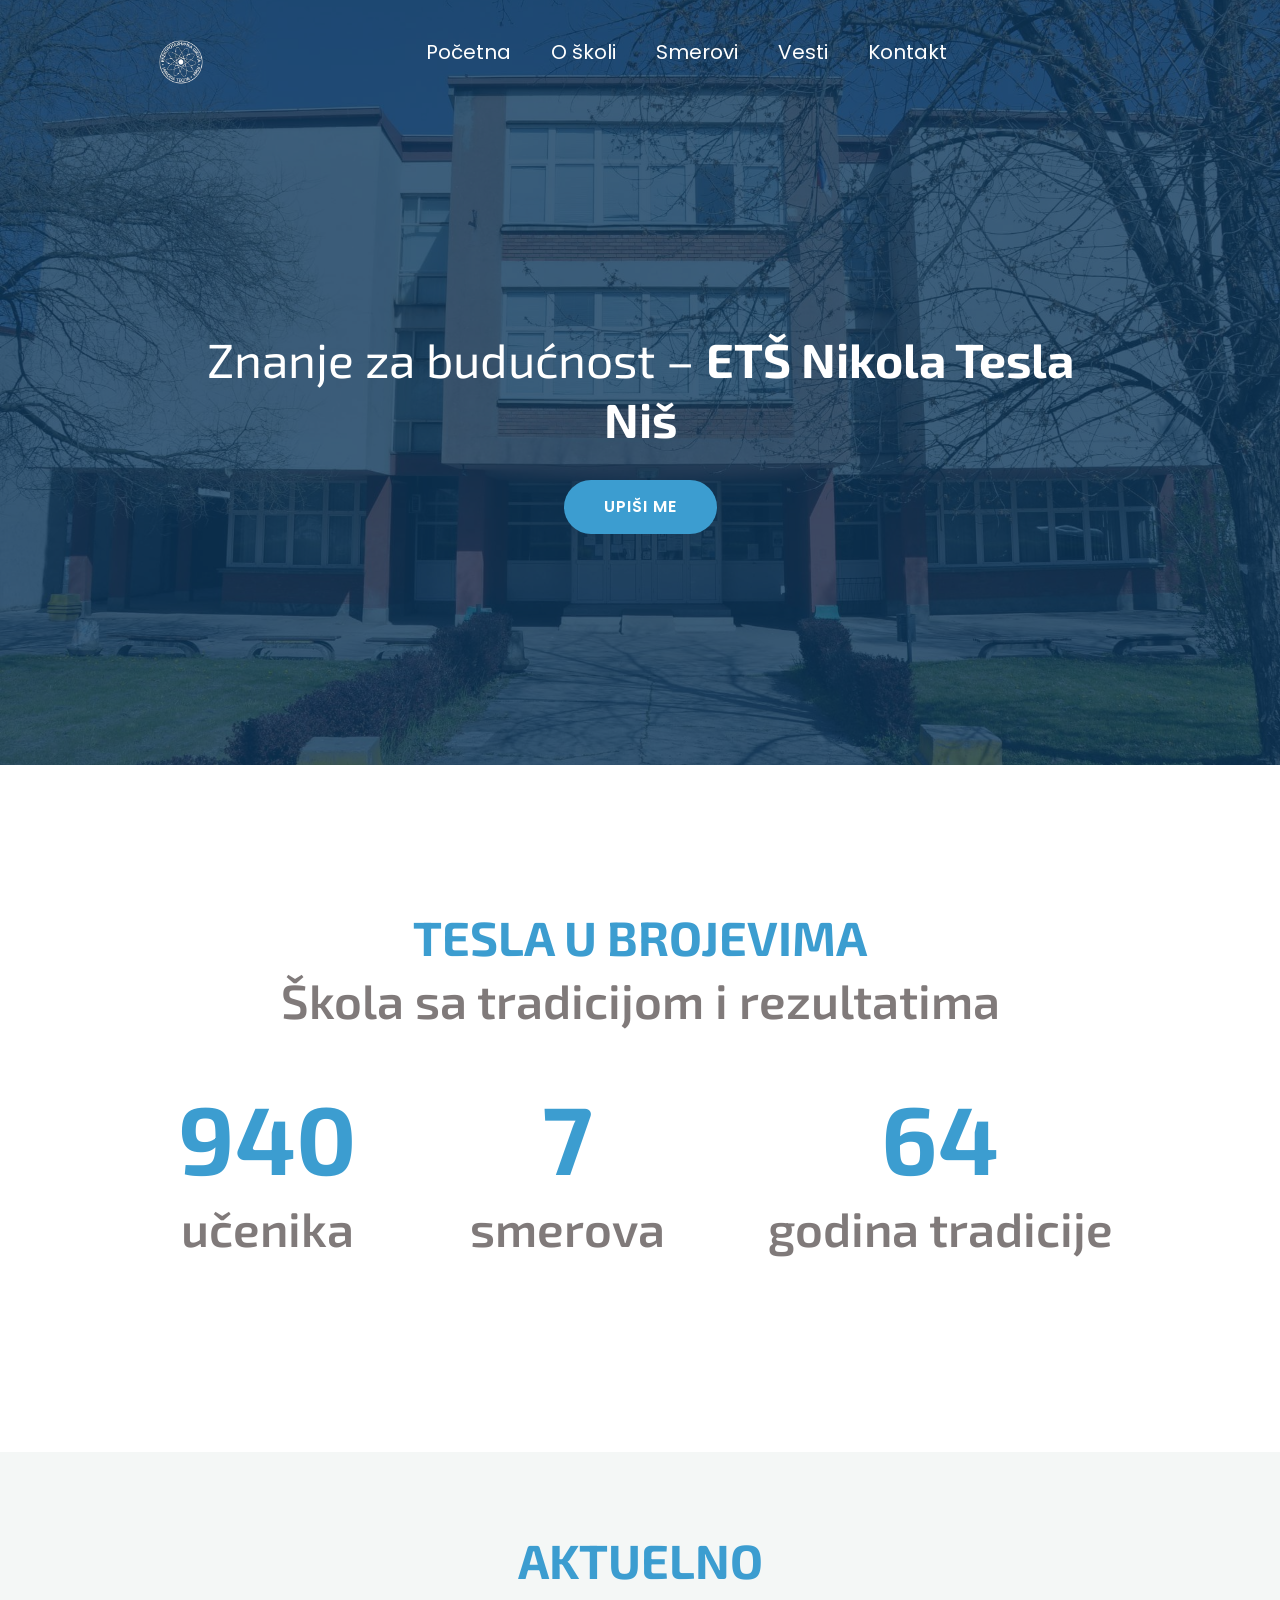
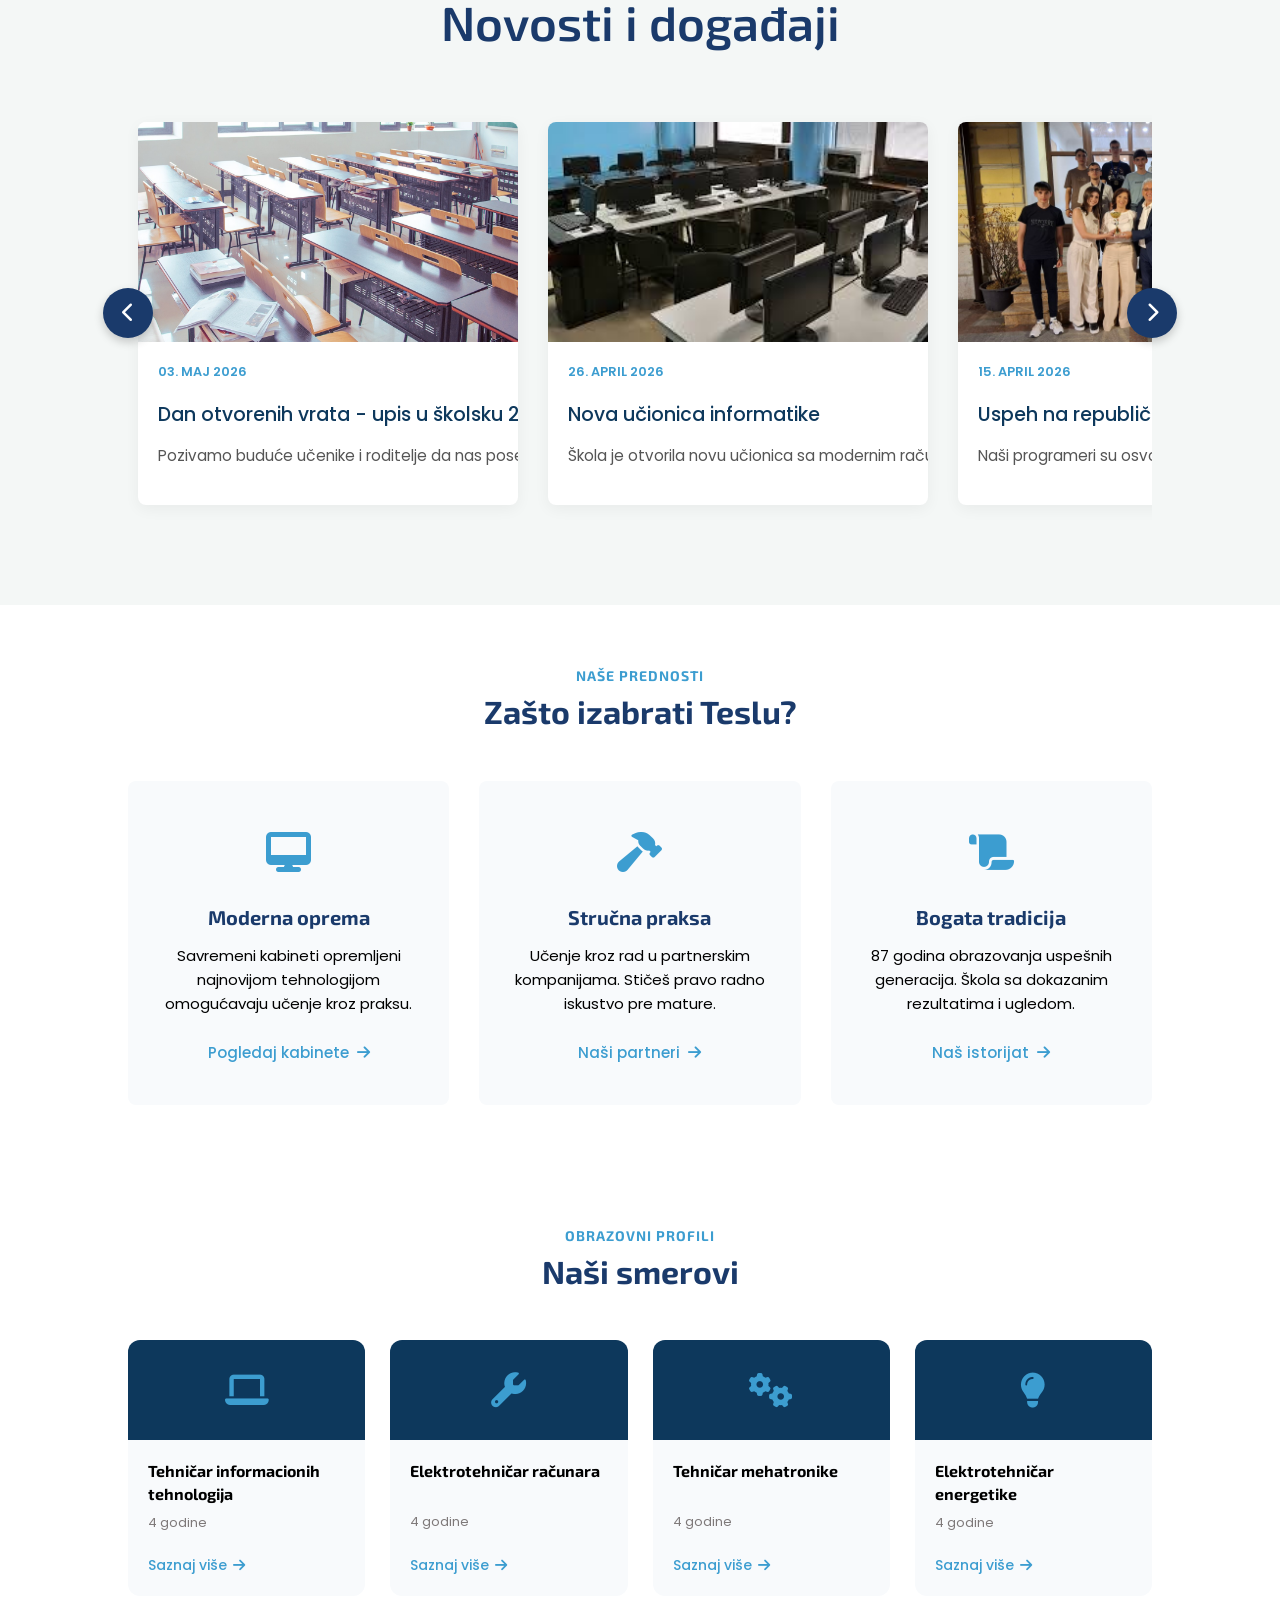
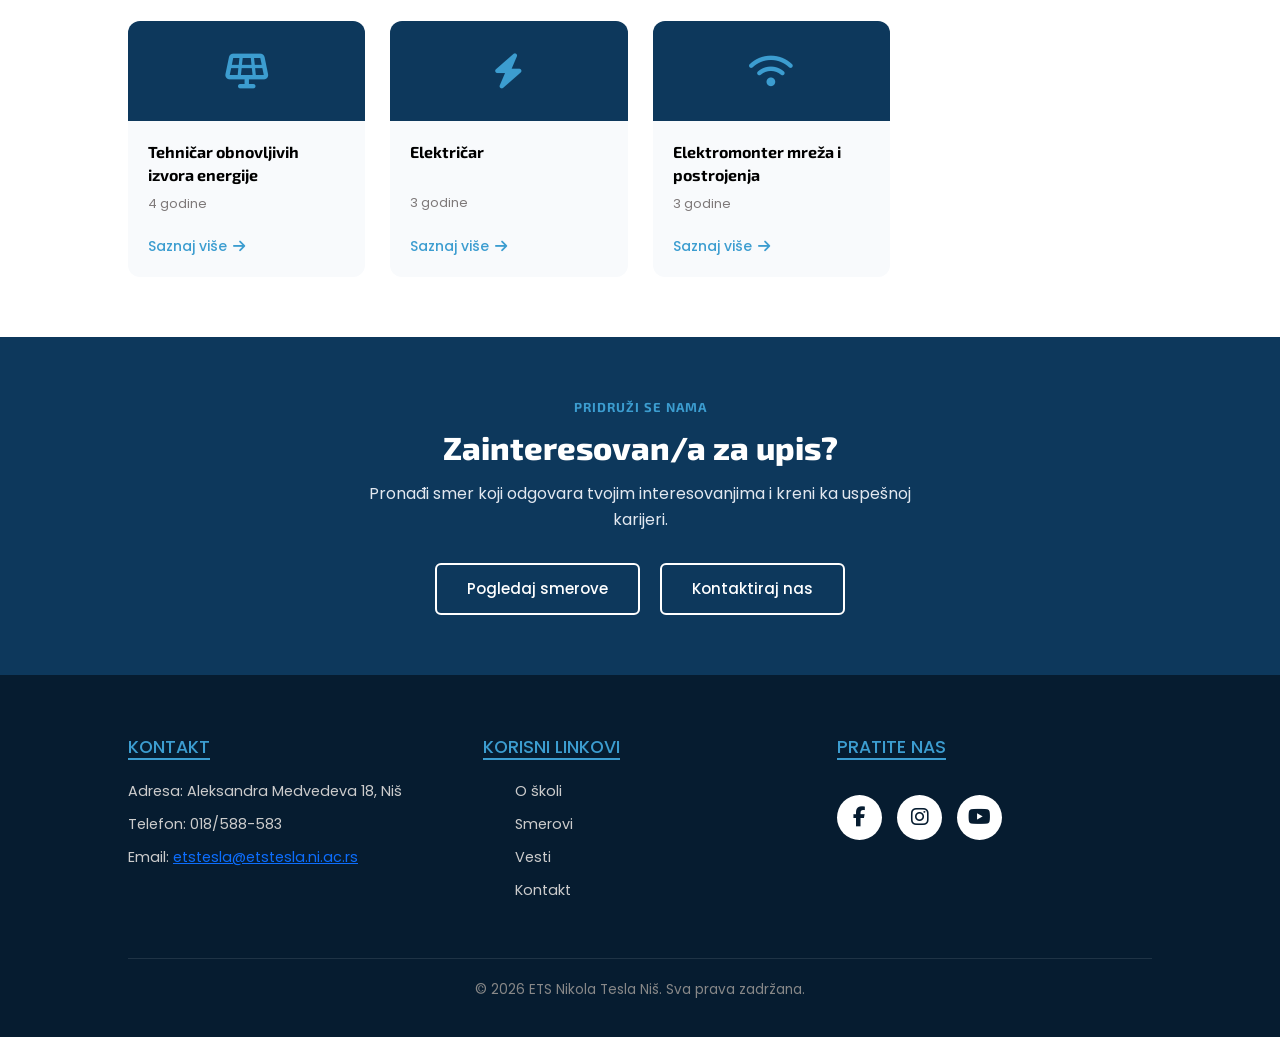
==== commit 2b7f5751: "Preimenovan favicon i ažurirane sve reference - Preimenovan logo fajl sa 'images-removebg-preview (2" ====
--- a/index.html
+++ b/index.html
@@ -10,13 +10,13 @@
     <link rel="preconnect" href="https://fonts.googleapis.com">
     <link rel="preconnect" href="https://fonts.gstatic.com" crossorigin>
     <link href="https://fonts.googleapis.com/css2?family=Exo+2:ital,wght@0,100..900;1,100..900&family=Poppins:ital,wght@0,100;0,200;0,300;0,400;0,500;0,600;0,700;0,800;0,900&display=swap" rel="stylesheet">
-    <link rel="shortcut icon" href="./Slike/Logo/images-removebg-preview (2) (1).png" type="image/x-icon">
+    <link rel="shortcut icon" href="./Slike/Logo/logo.png" type="image/png">
 </head>
 
 <body>
     <header>
         <div class="navigacija">
-            <a href="/index.html"><img src="./Slike/Logo/images-removebg-preview (2) (1).png" alt="Logo Skole"></a>
+            <a href="/index.html"><img src="./Slike/Logo/logo.png" alt="Logo Skole"></a>
             
             <ul class="d-none d-lg-flex">
                 <li><a href="/index.html" class="aktivno">Početna</a></li>
@@ -34,7 +34,7 @@
 
     <div id="fullscreen-meni" class="overlay-meni">
         <div class="overlay-top">
-            <a href="/index.html"><img src="./Slike/Logo/images-removebg-preview (2) (1).png" alt="Logo Skole"></a>
+            <a href="/index.html"><img src="./Slike/Logo/logo.png" alt="Logo Skole"></a>
             <div class="zatvori-meni" id="zatvori-meni">
                 <span>Close</span> <i class="fas fa-times"></i>
             </div>
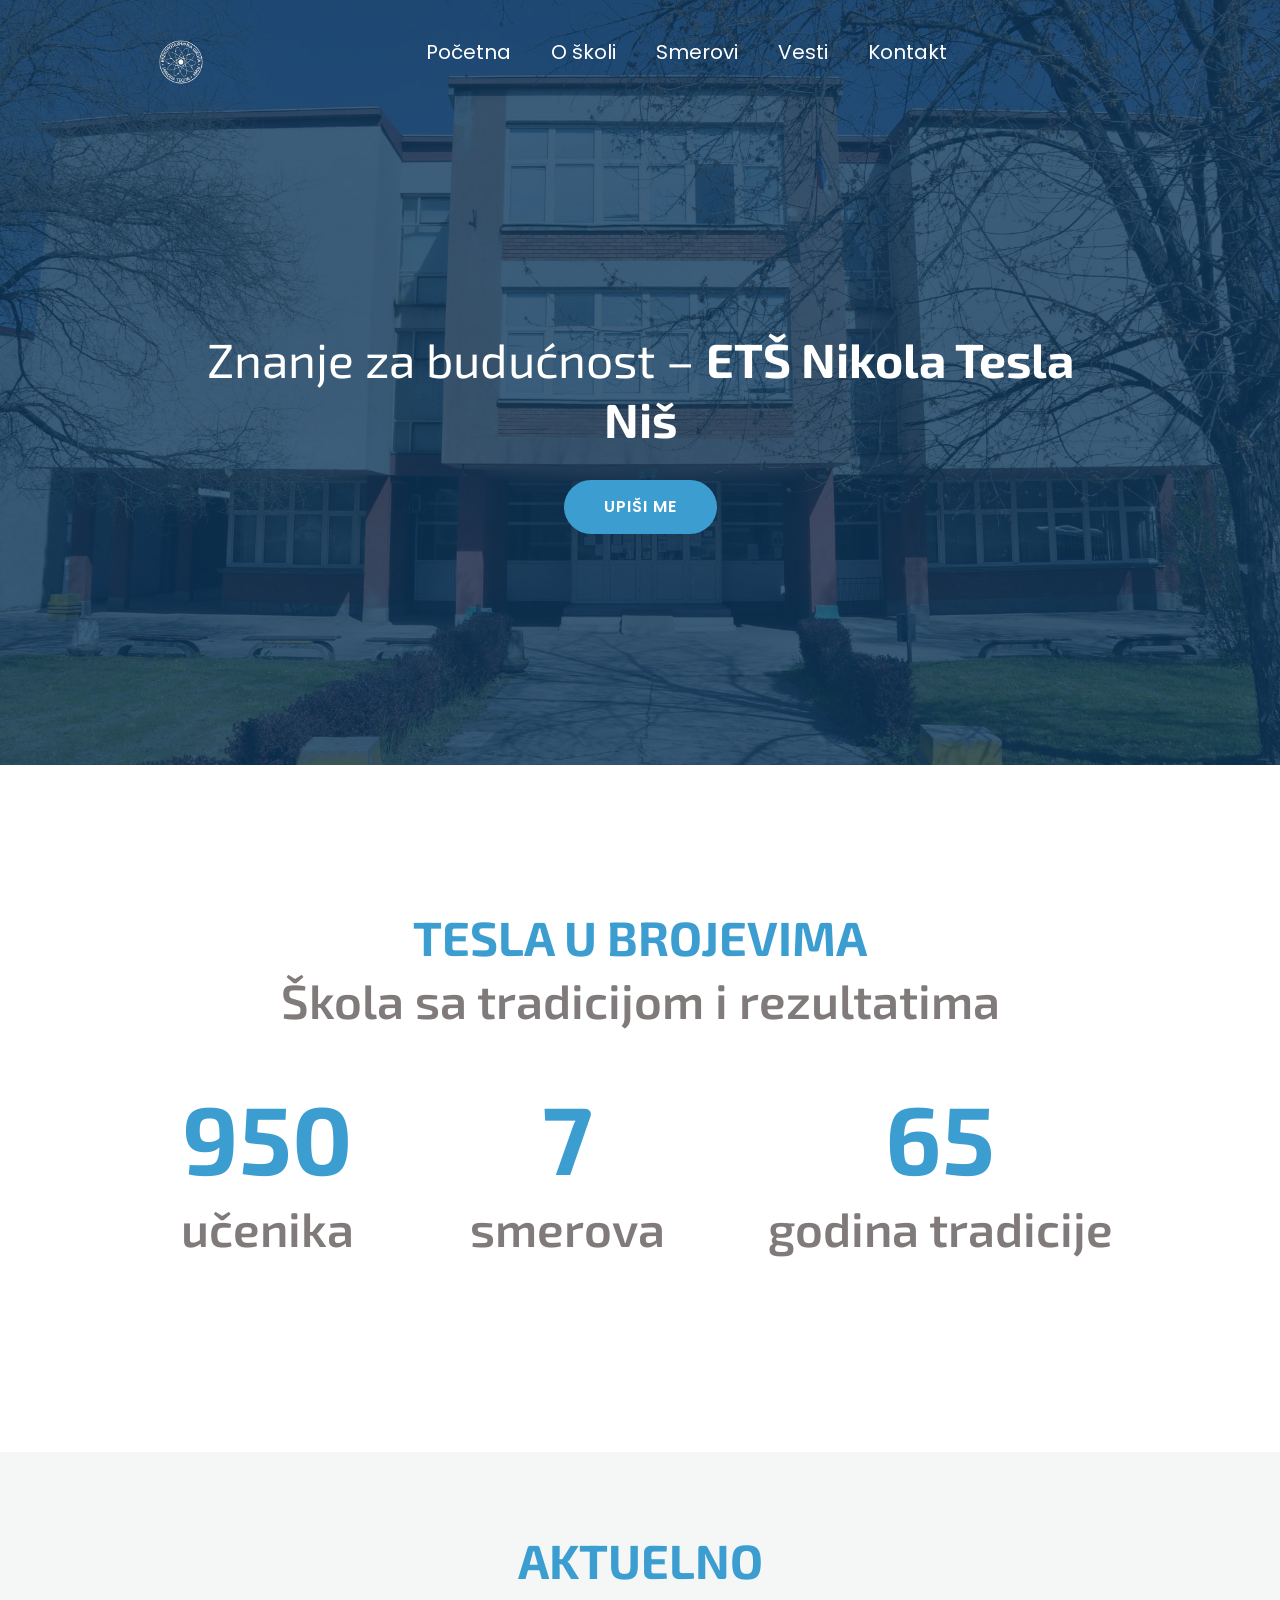
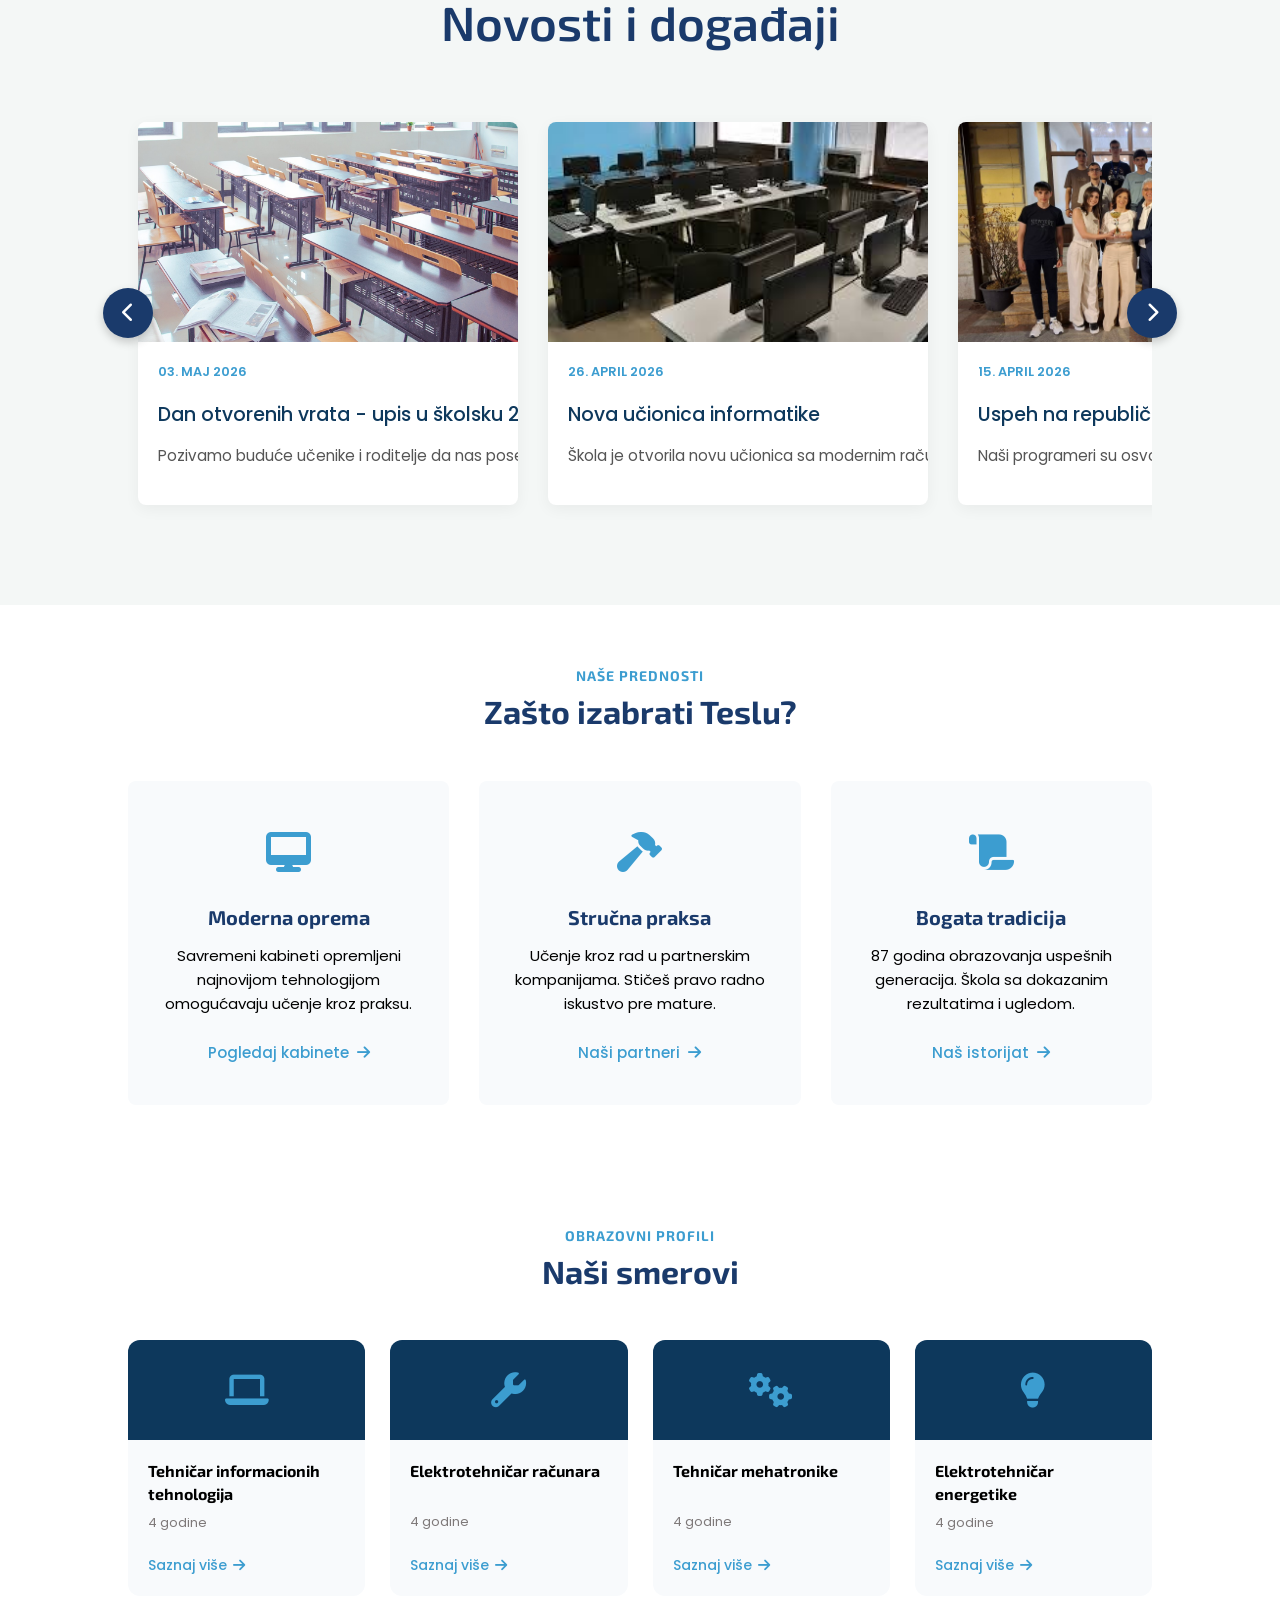
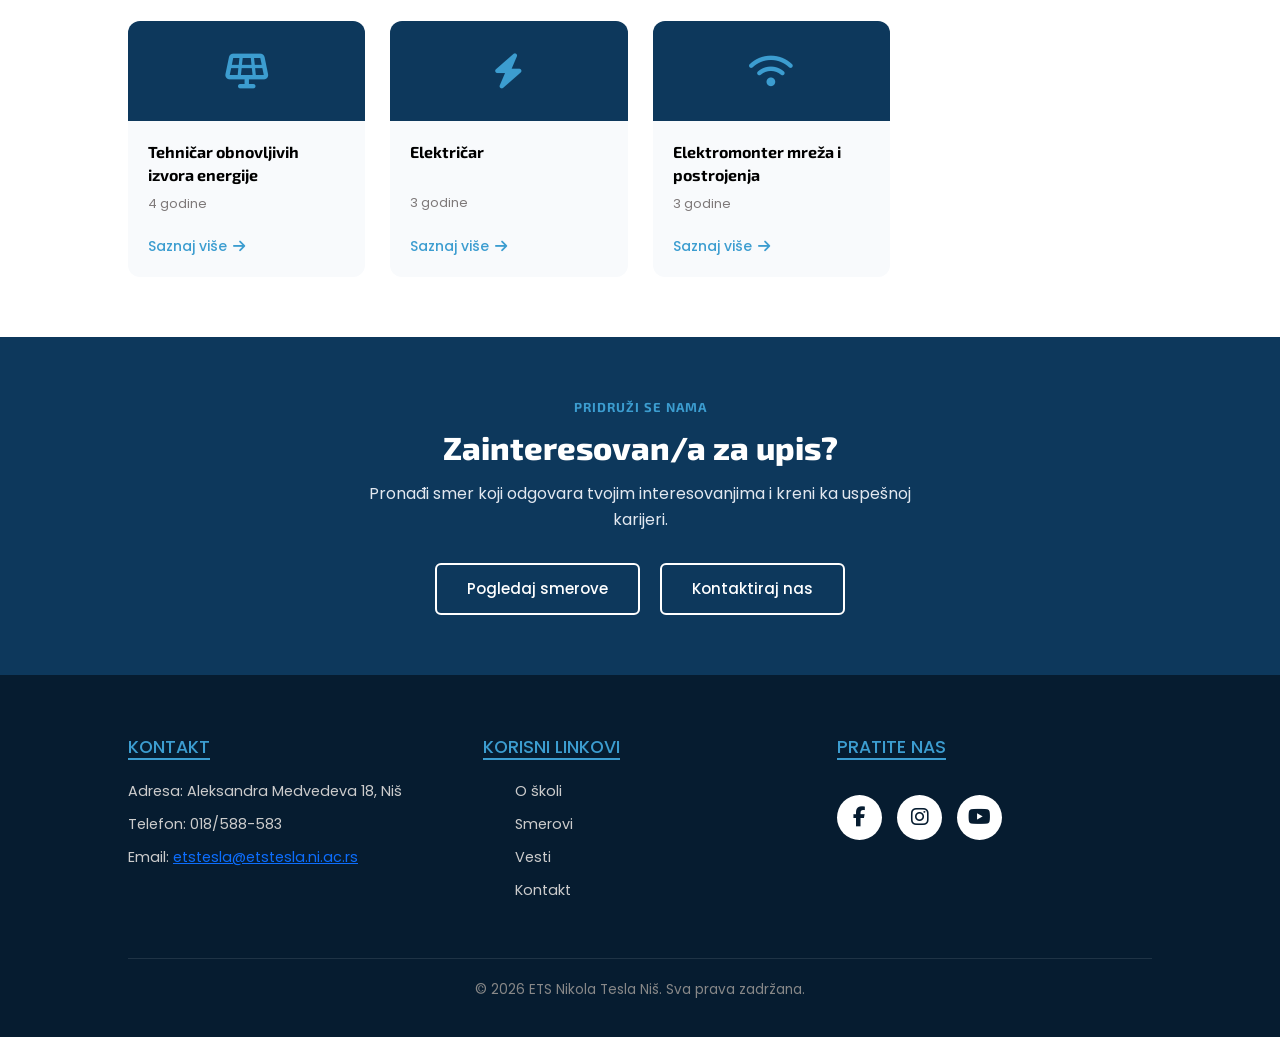
==== commit 4638a9bd: "Dodan cache busting parametar za favicon - resava Netlify cache problem" ====
--- a/index.html
+++ b/index.html
@@ -10,7 +10,7 @@
     <link rel="preconnect" href="https://fonts.googleapis.com">
     <link rel="preconnect" href="https://fonts.gstatic.com" crossorigin>
     <link href="https://fonts.googleapis.com/css2?family=Exo+2:ital,wght@0,100..900;1,100..900&family=Poppins:ital,wght@0,100;0,200;0,300;0,400;0,500;0,600;0,700;0,800;0,900&display=swap" rel="stylesheet">
-    <link rel="shortcut icon" href="./Slike/Logo/logo.png" type="image/png">
+    <link rel="shortcut icon" href="./Slike/Logo/logo.png?v=2" type="image/png">
 </head>
 
 <body>
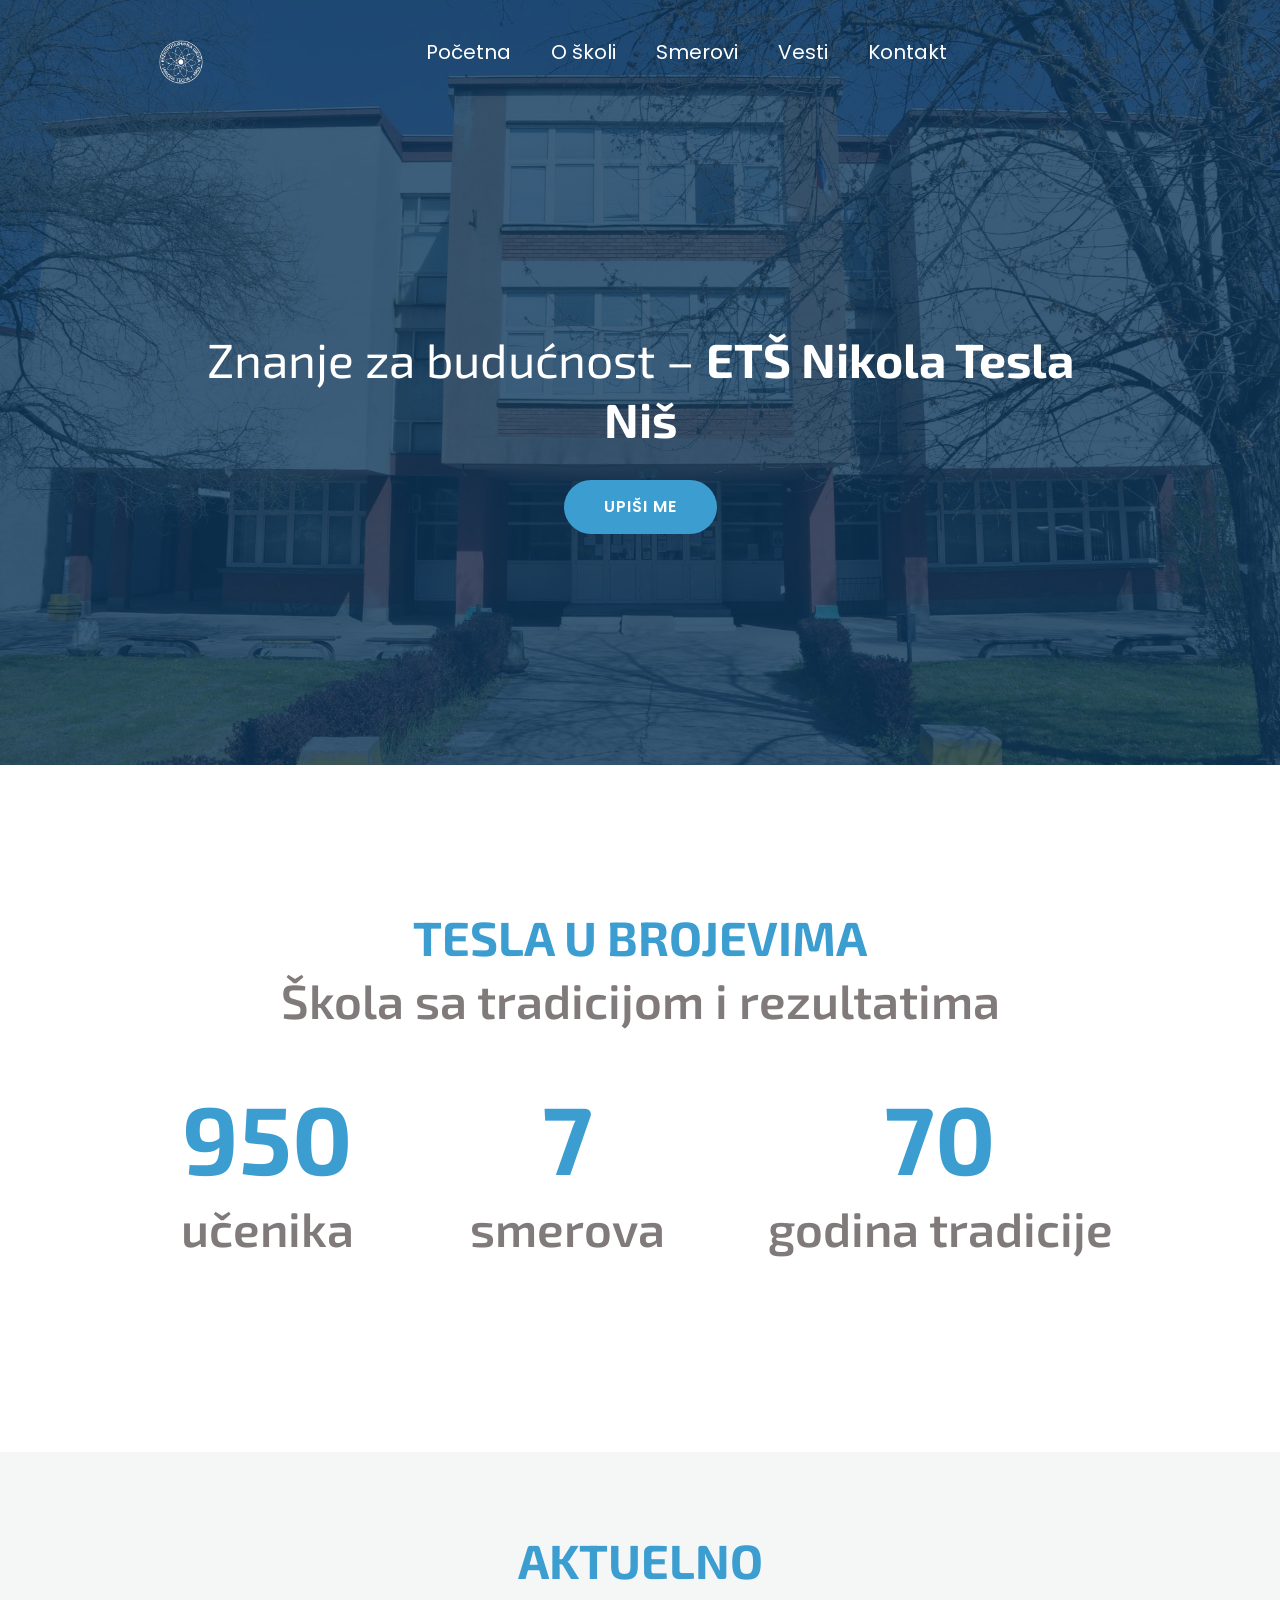
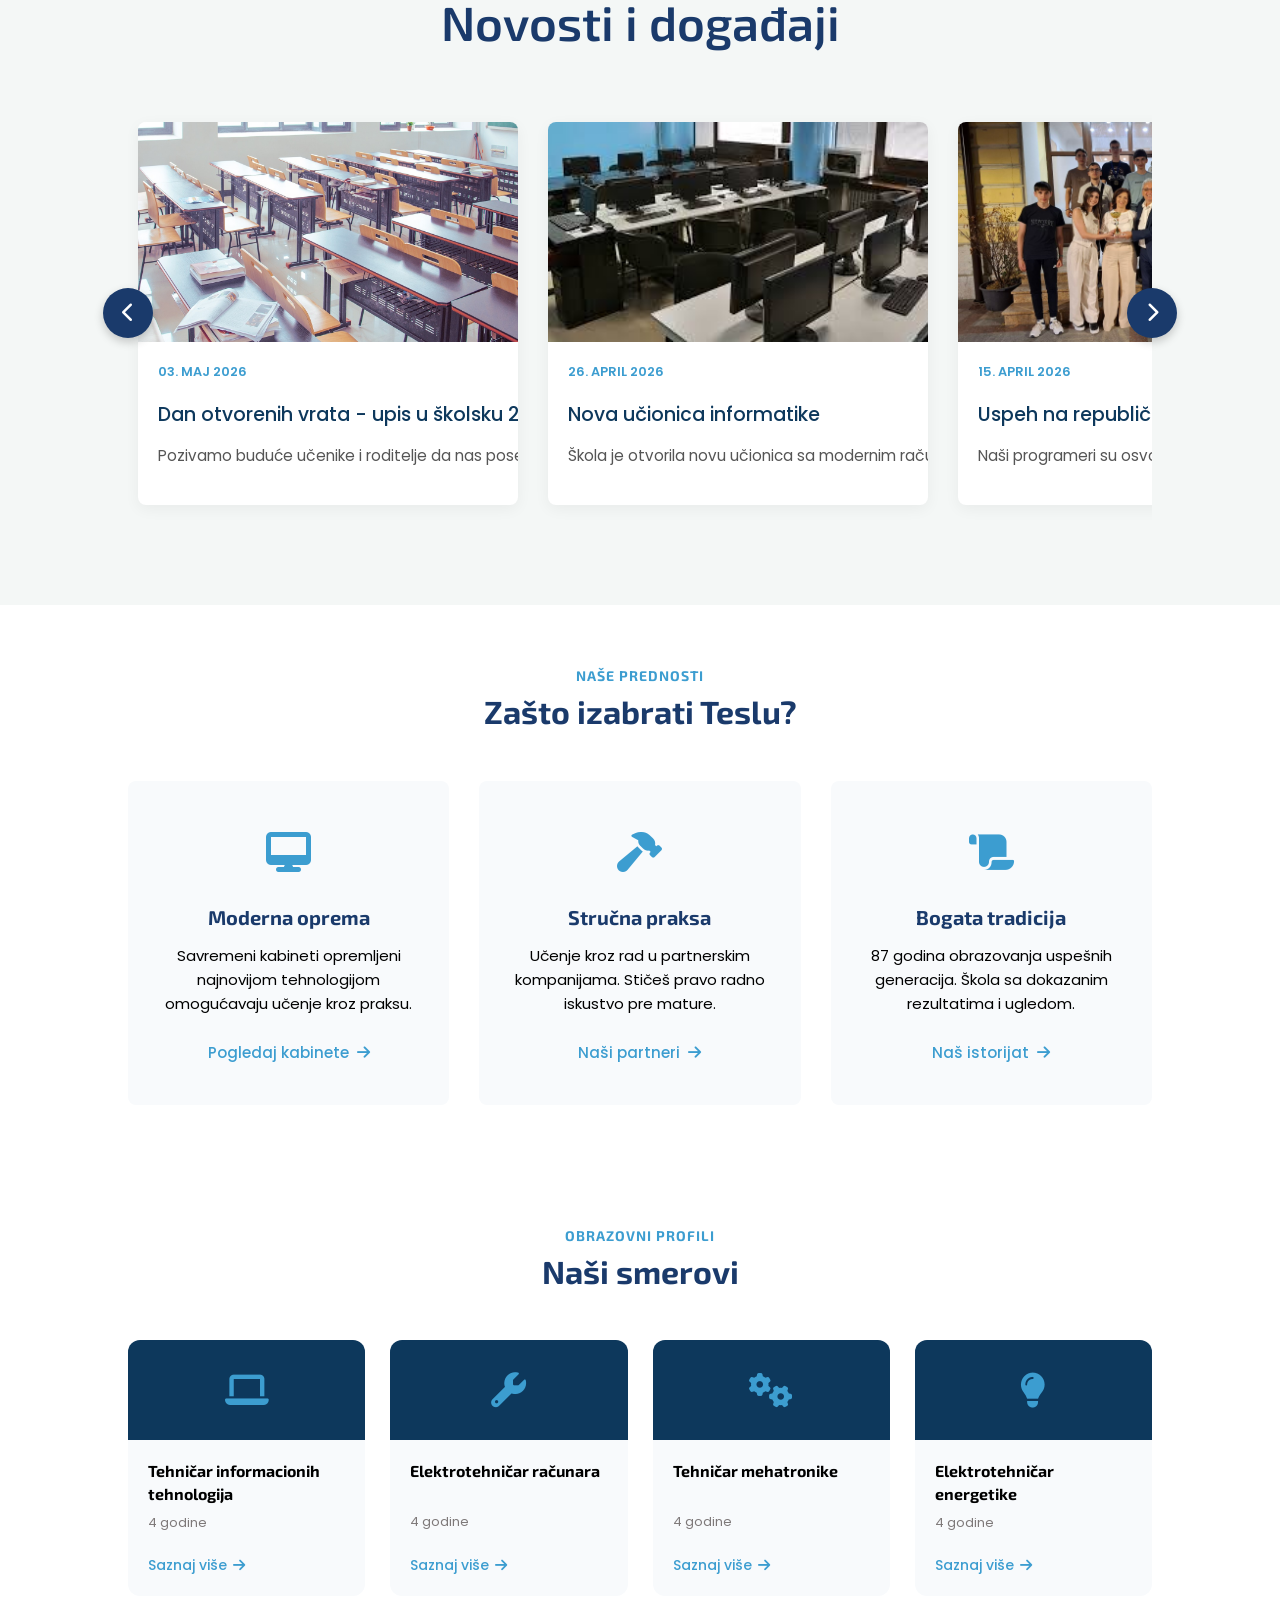
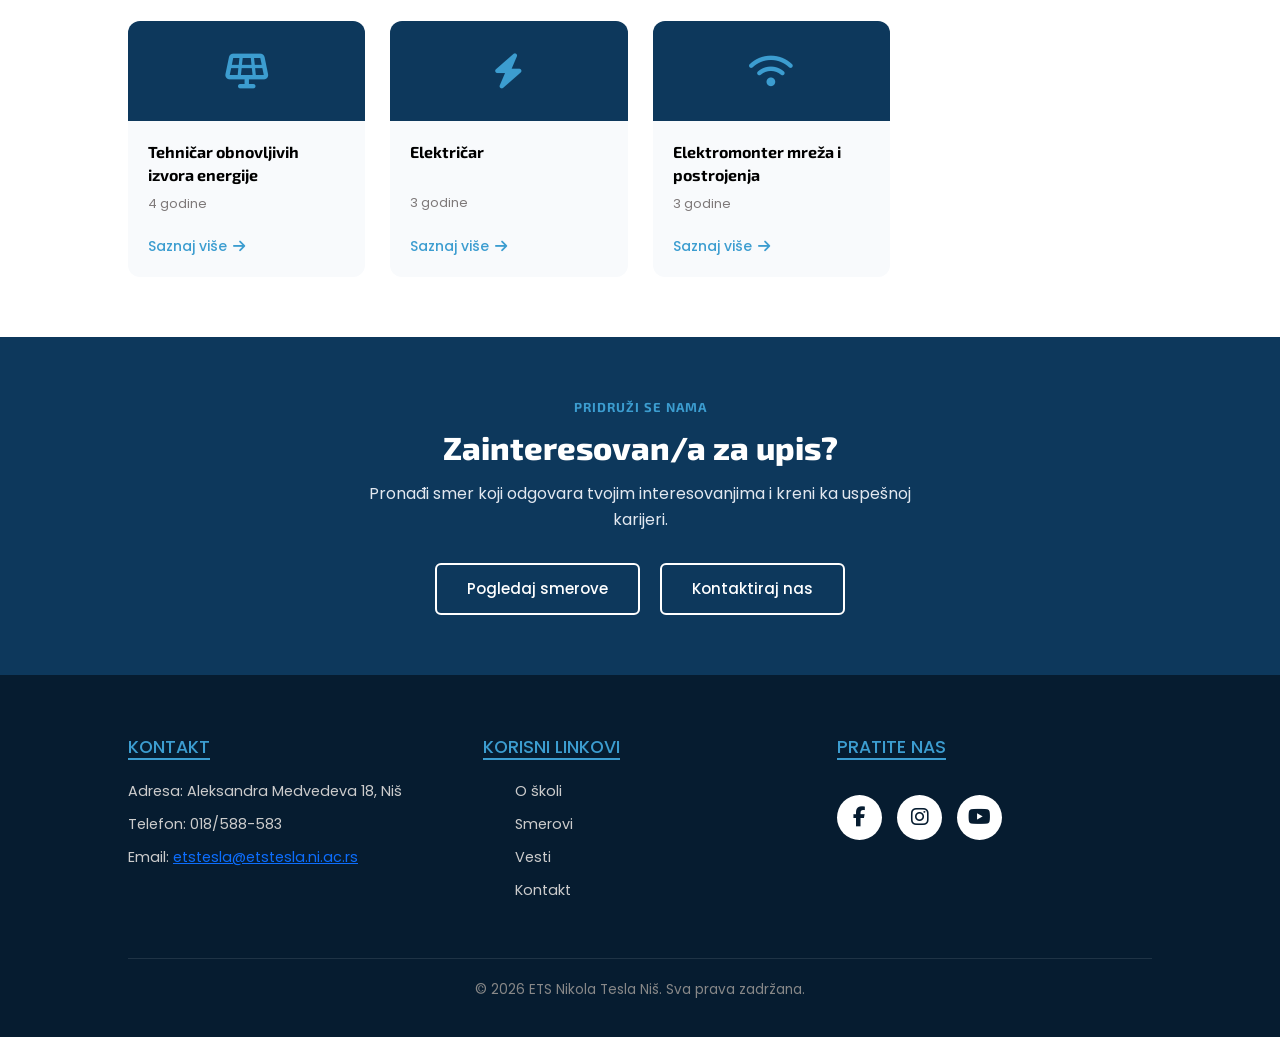
==== commit b5b0829b: "Konvertovan favicon u .ico format u koren direktorijuma za Netlify kompatibilnost" ====
--- a/index.html
+++ b/index.html
@@ -10,7 +10,7 @@
     <link rel="preconnect" href="https://fonts.googleapis.com">
     <link rel="preconnect" href="https://fonts.gstatic.com" crossorigin>
     <link href="https://fonts.googleapis.com/css2?family=Exo+2:ital,wght@0,100..900;1,100..900&family=Poppins:ital,wght@0,100;0,200;0,300;0,400;0,500;0,600;0,700;0,800;0,900&display=swap" rel="stylesheet">
-    <link rel="shortcut icon" href="./Slike/Logo/logo.png?v=2" type="image/png">
+    <link rel="icon" href="/favicon.ico" type="image/x-icon">
 </head>
 
 <body>
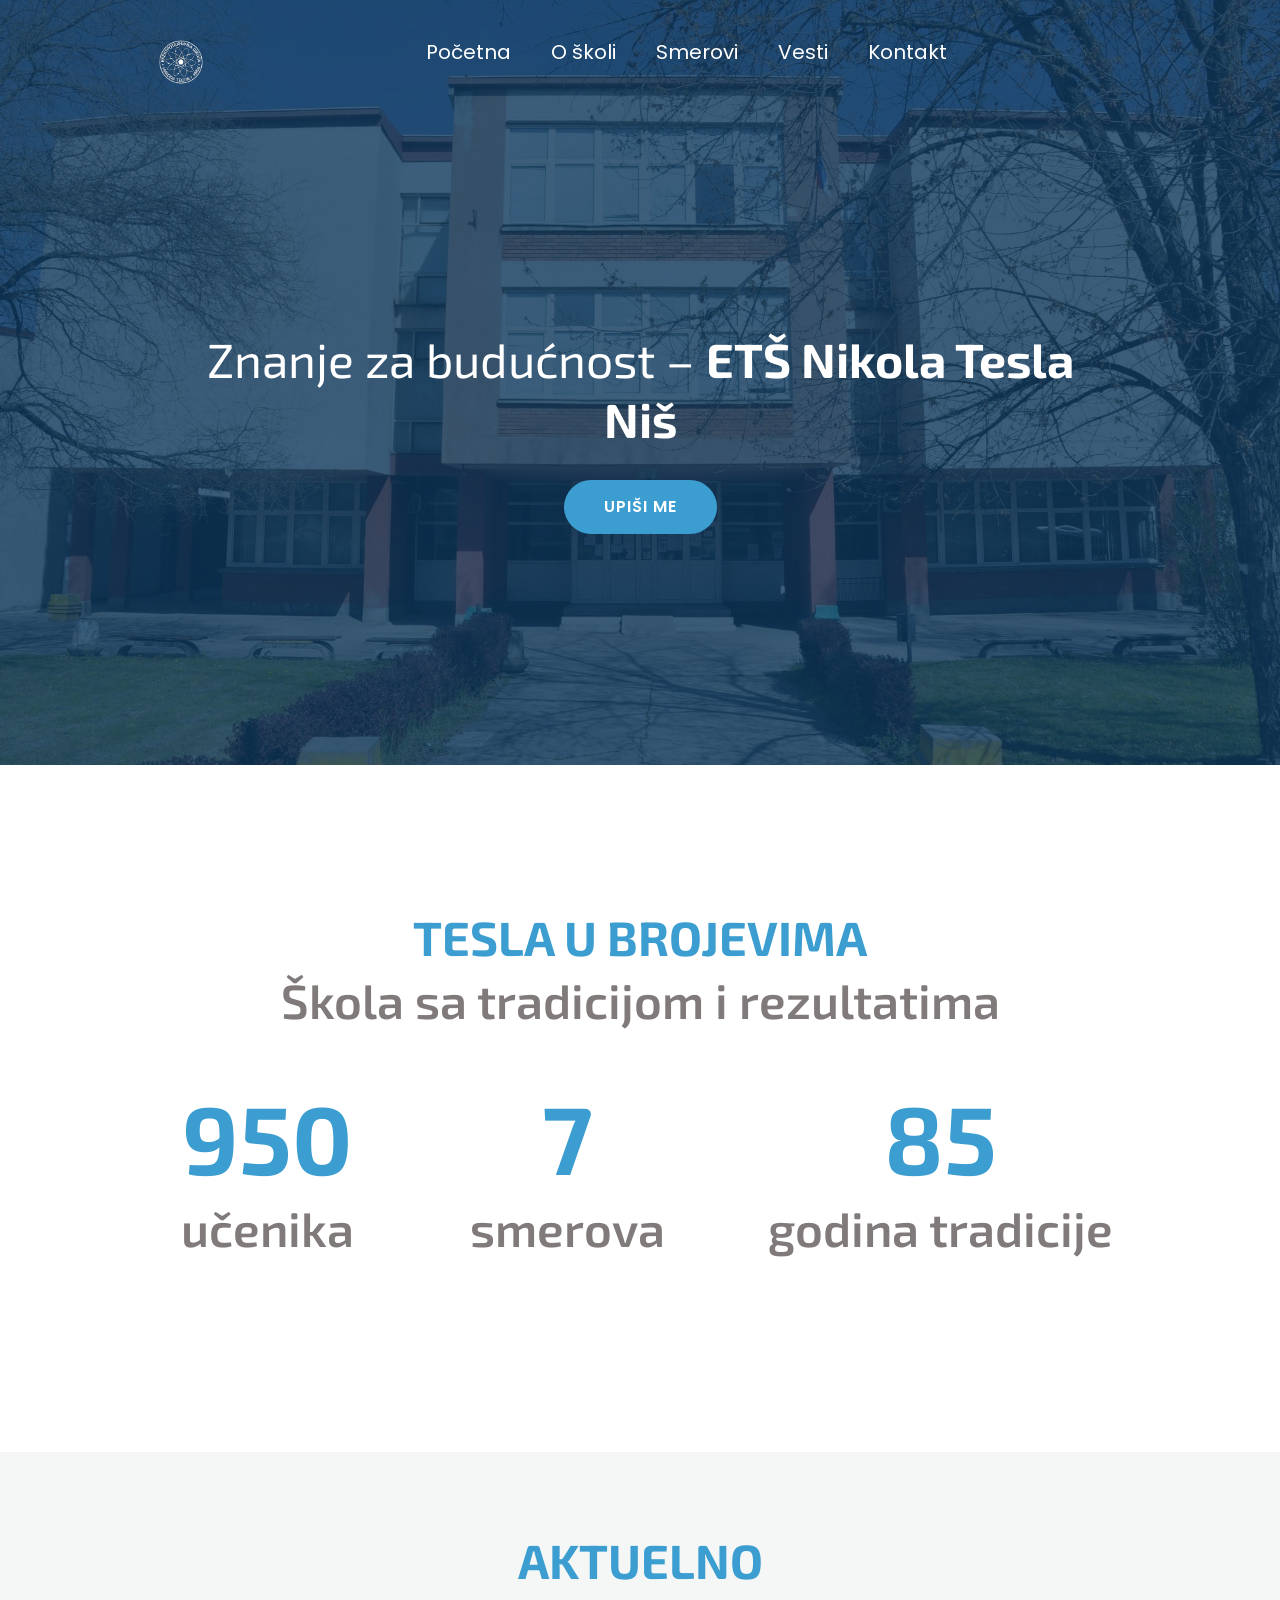
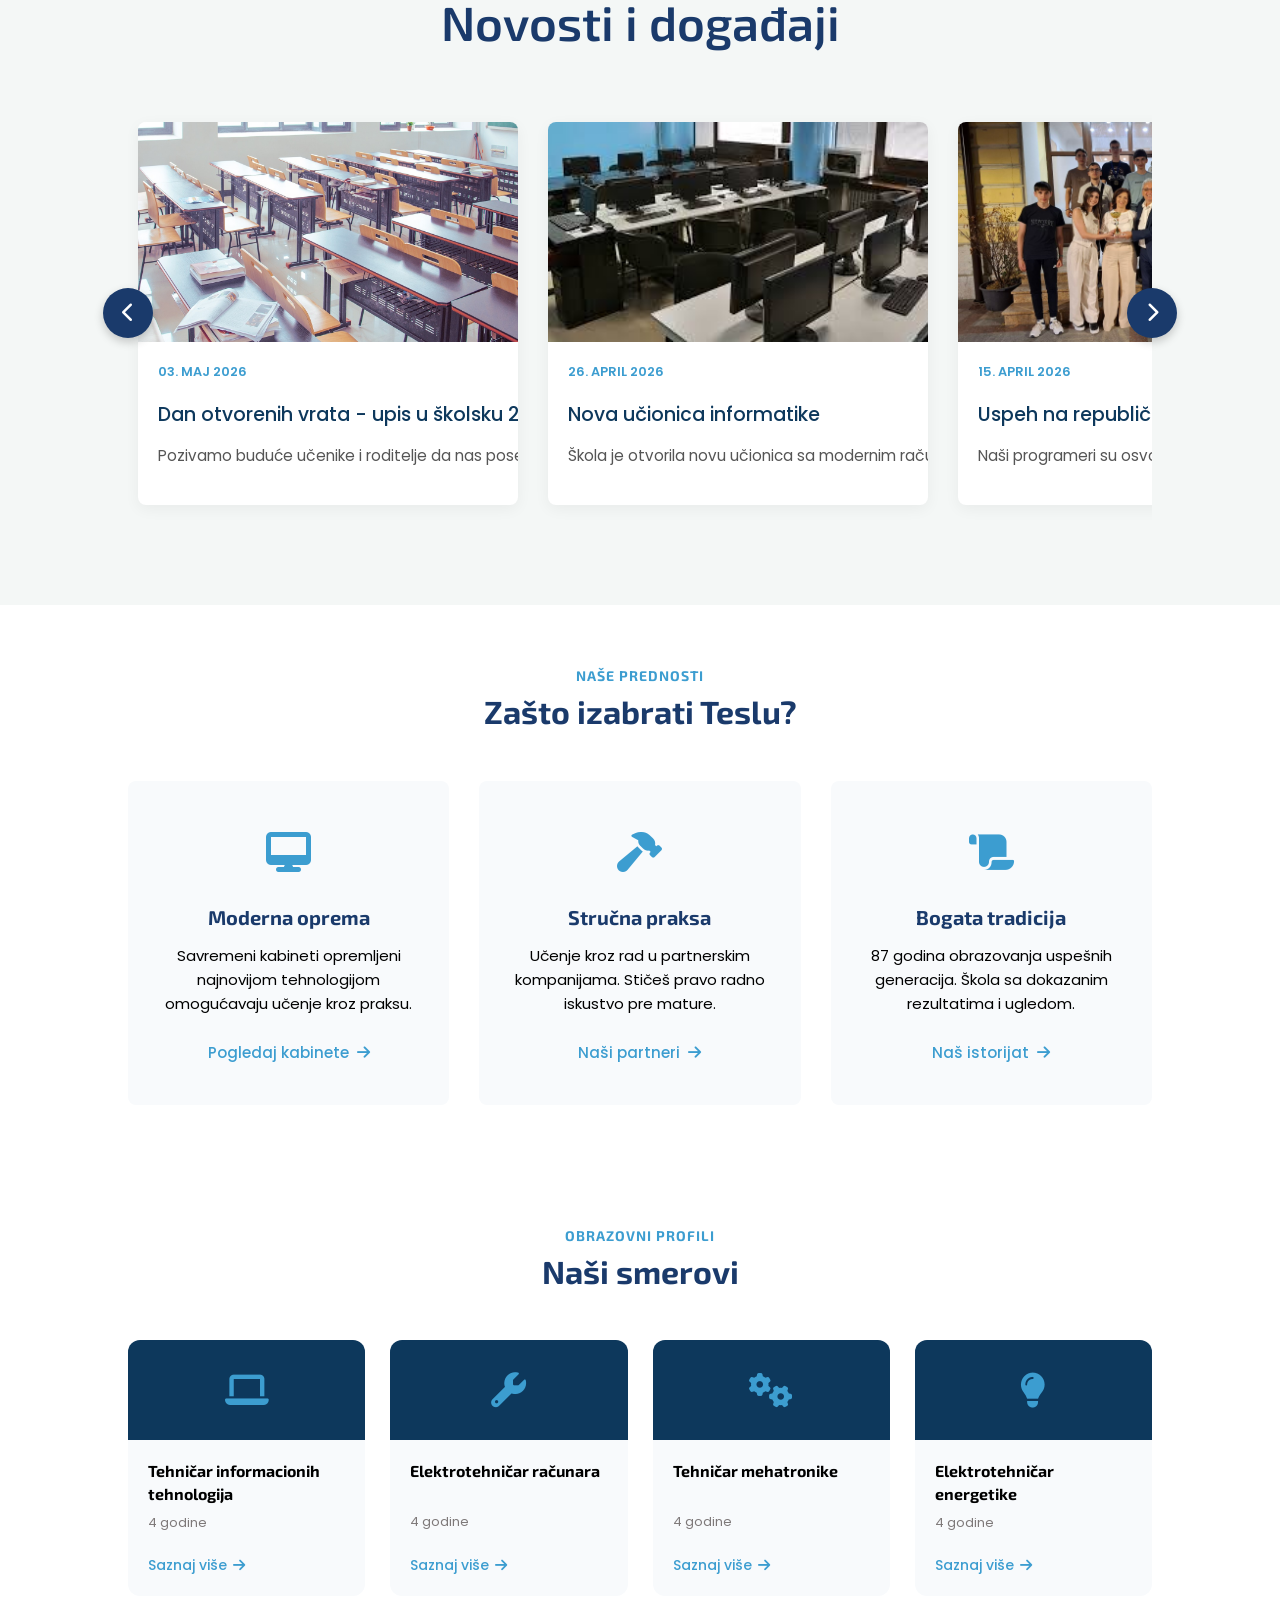
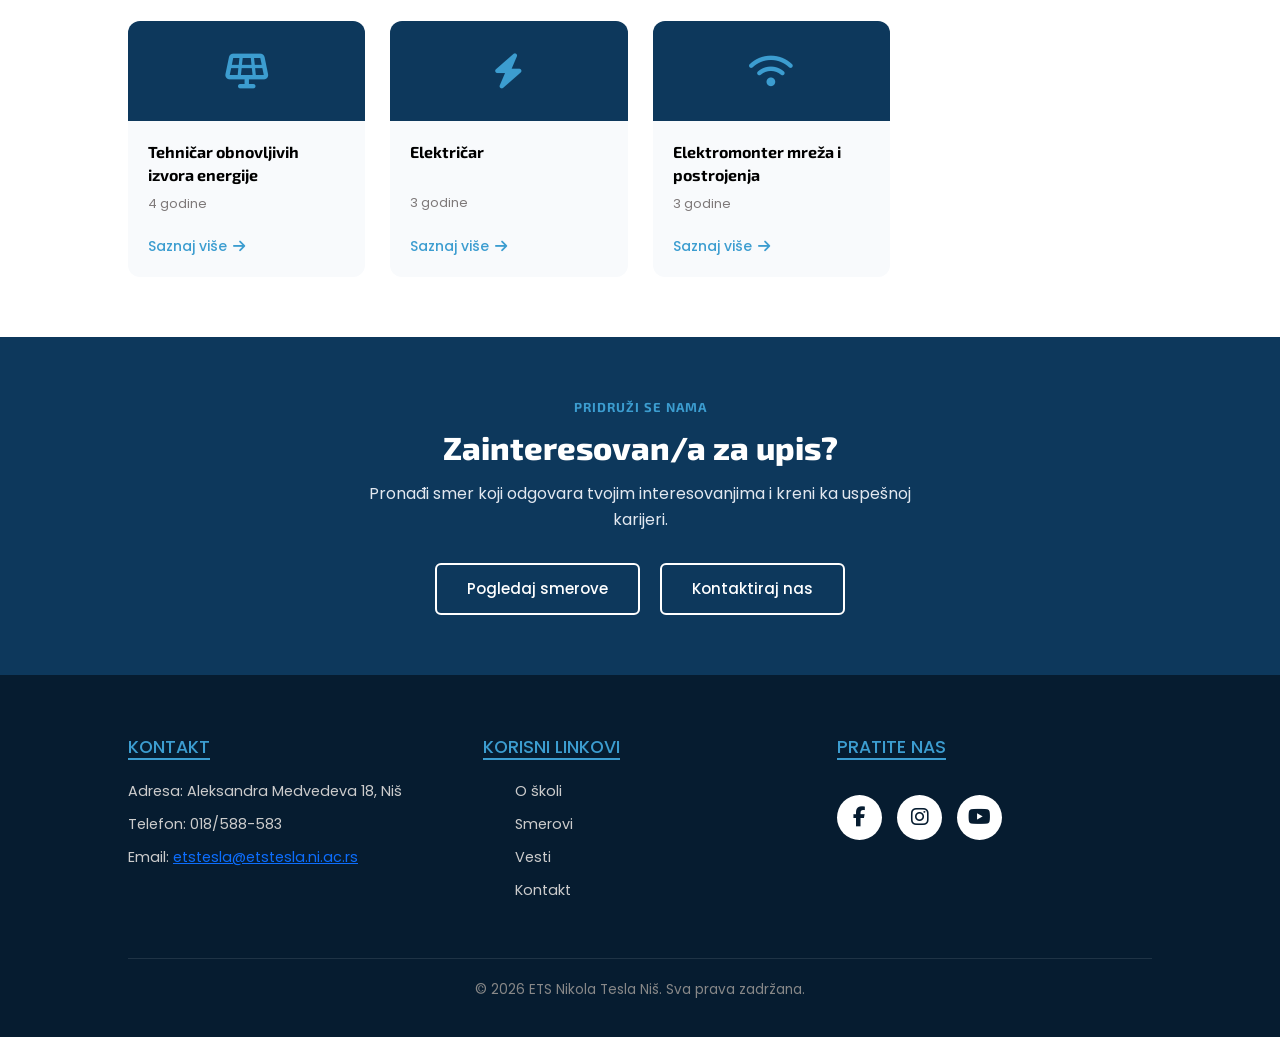
==== commit 69580e51: "Koriscen SVG favicon umesto PNG - bolji format za web" ====
--- a/index.html
+++ b/index.html
@@ -10,7 +10,7 @@
     <link rel="preconnect" href="https://fonts.googleapis.com">
     <link rel="preconnect" href="https://fonts.gstatic.com" crossorigin>
     <link href="https://fonts.googleapis.com/css2?family=Exo+2:ital,wght@0,100..900;1,100..900&family=Poppins:ital,wght@0,100;0,200;0,300;0,400;0,500;0,600;0,700;0,800;0,900&display=swap" rel="stylesheet">
-    <link rel="icon" href="/favicon.ico" type="image/x-icon">
+    <link rel="icon" href="/favicon.svg" type="image/svg+xml">
 </head>
 
 <body>
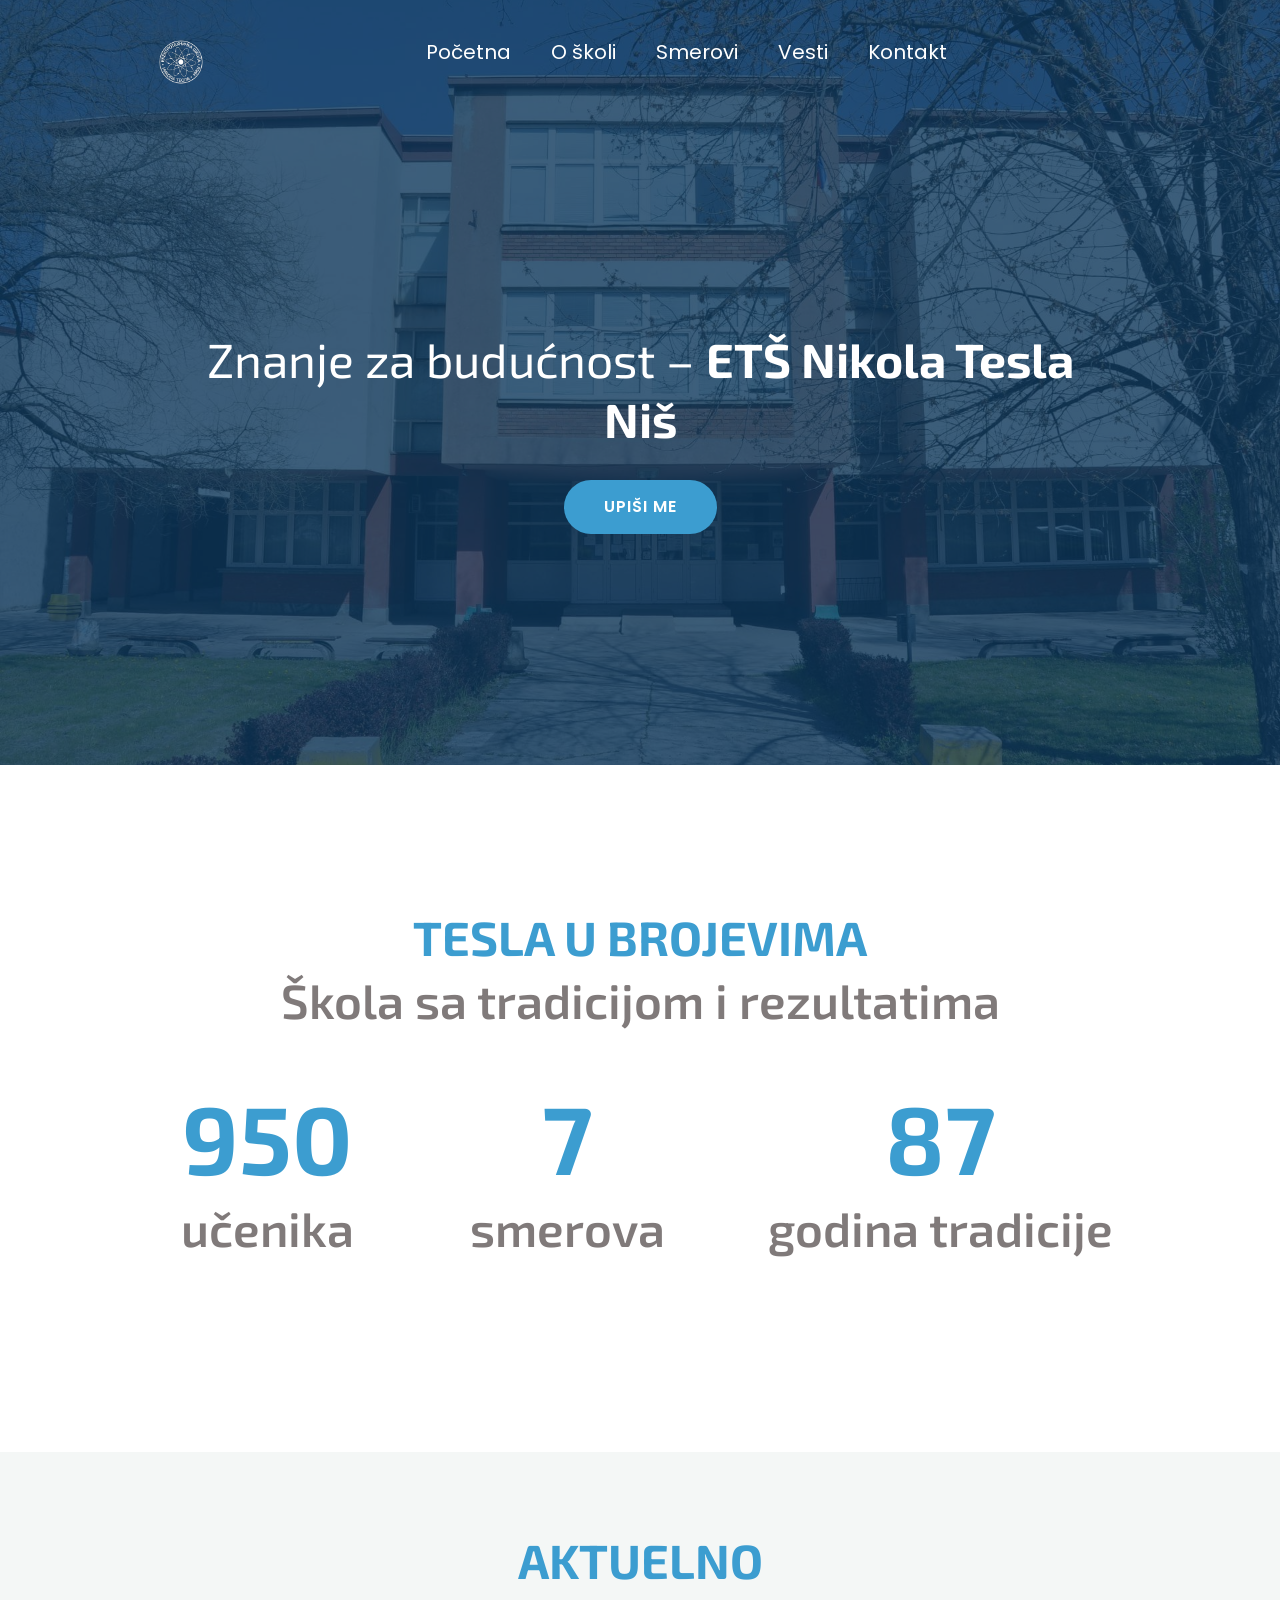
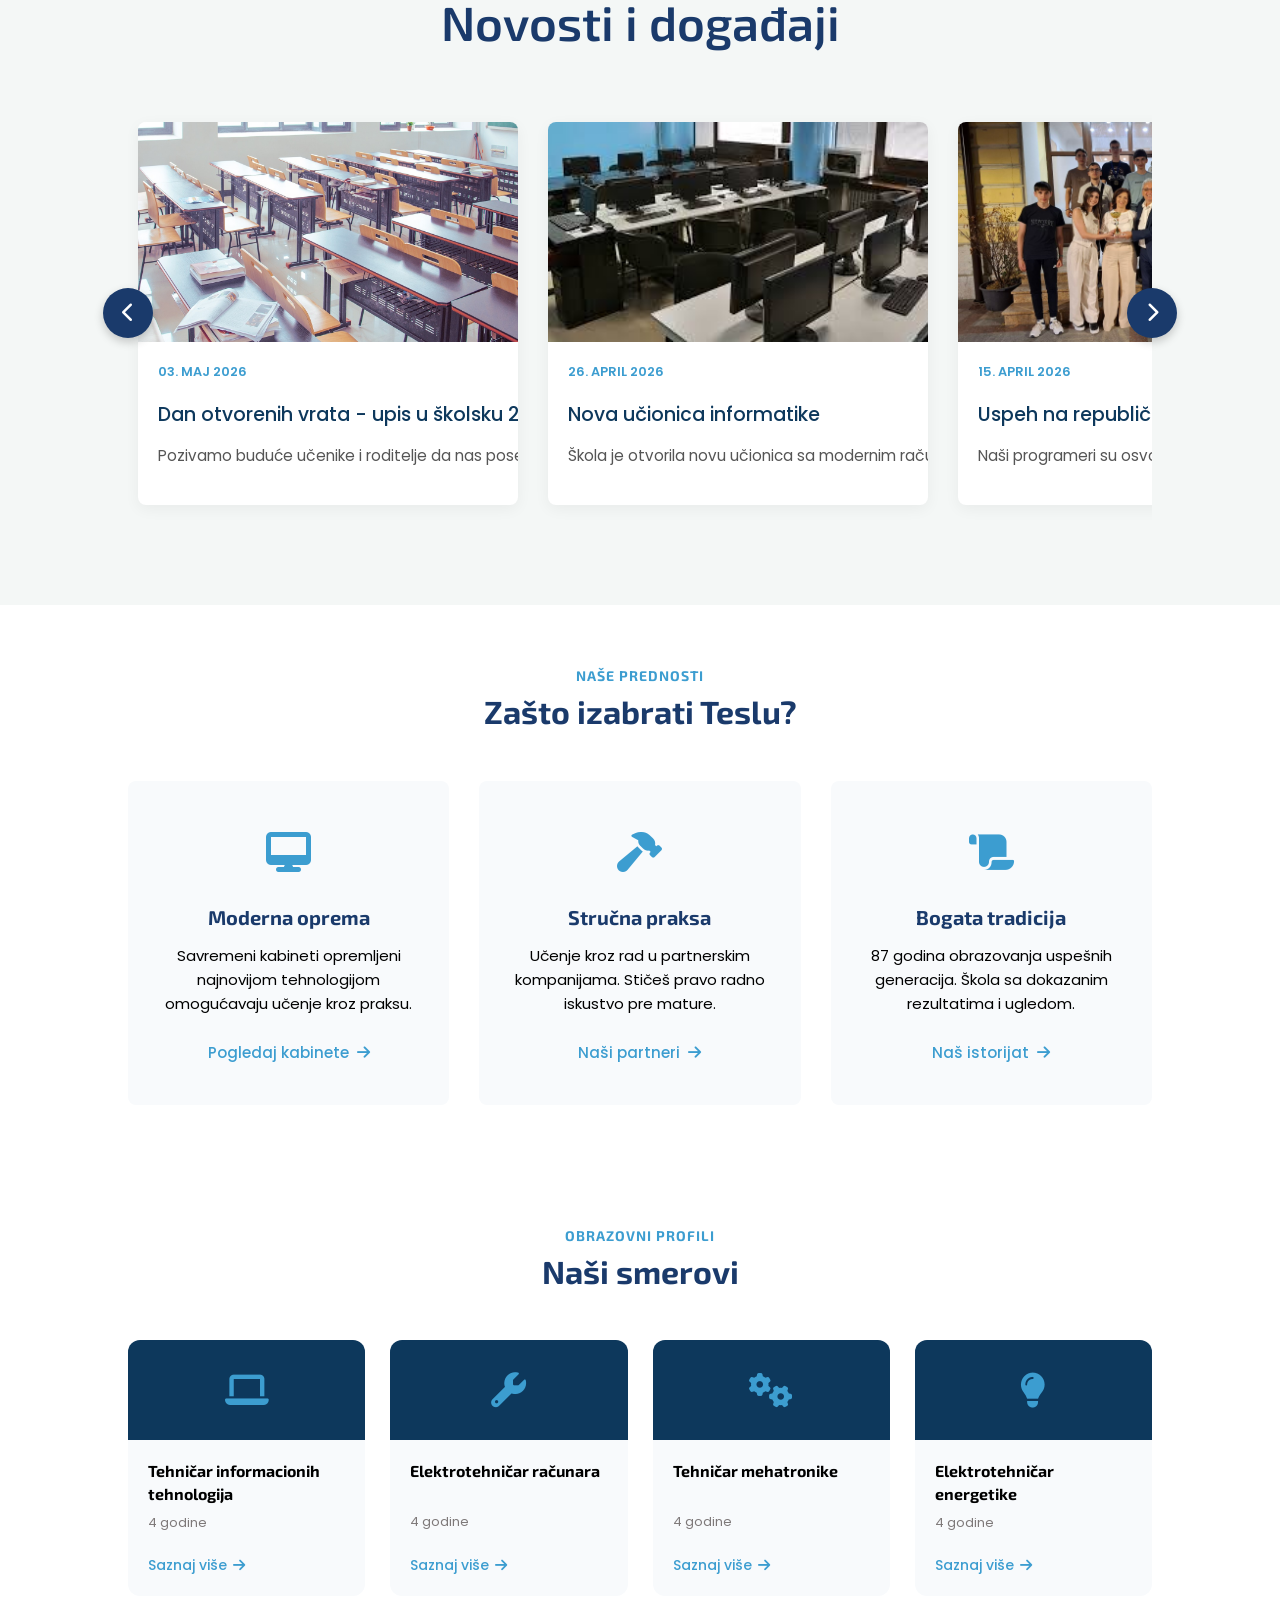
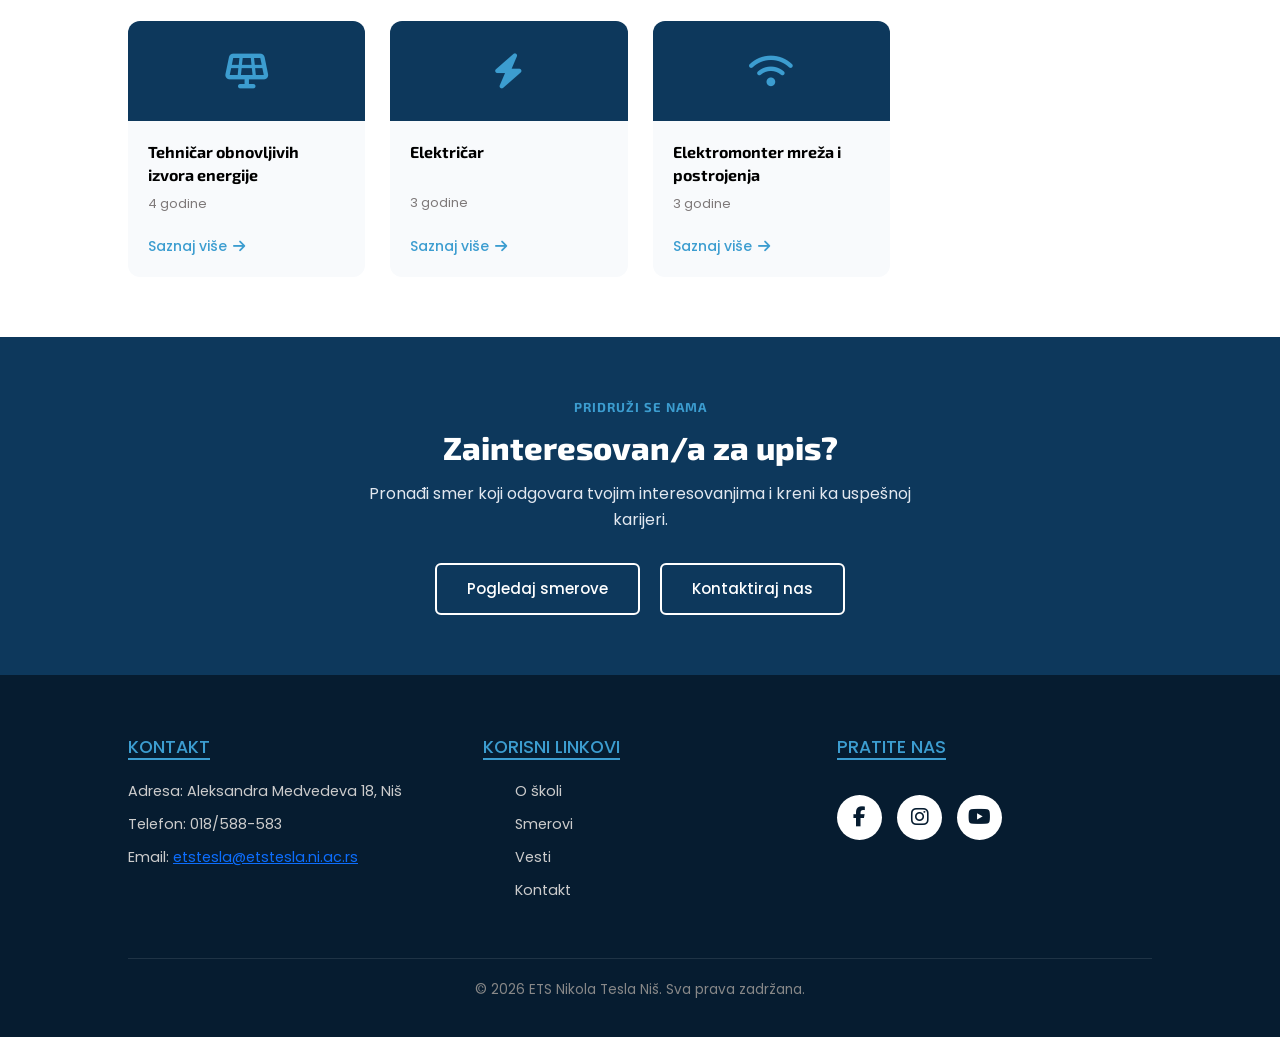
==== commit b9b50c7b: "Vraćen favicon na PNG logo koji radi lokalno" ====
--- a/index.html
+++ b/index.html
@@ -10,7 +10,7 @@
     <link rel="preconnect" href="https://fonts.googleapis.com">
     <link rel="preconnect" href="https://fonts.gstatic.com" crossorigin>
     <link href="https://fonts.googleapis.com/css2?family=Exo+2:ital,wght@0,100..900;1,100..900&family=Poppins:ital,wght@0,100;0,200;0,300;0,400;0,500;0,600;0,700;0,800;0,900&display=swap" rel="stylesheet">
-    <link rel="icon" href="/favicon.svg" type="image/svg+xml">
+    <link rel="shortcut icon" href="./Slike/Logo/logo.png" type="image/png">
 </head>
 
 <body>
